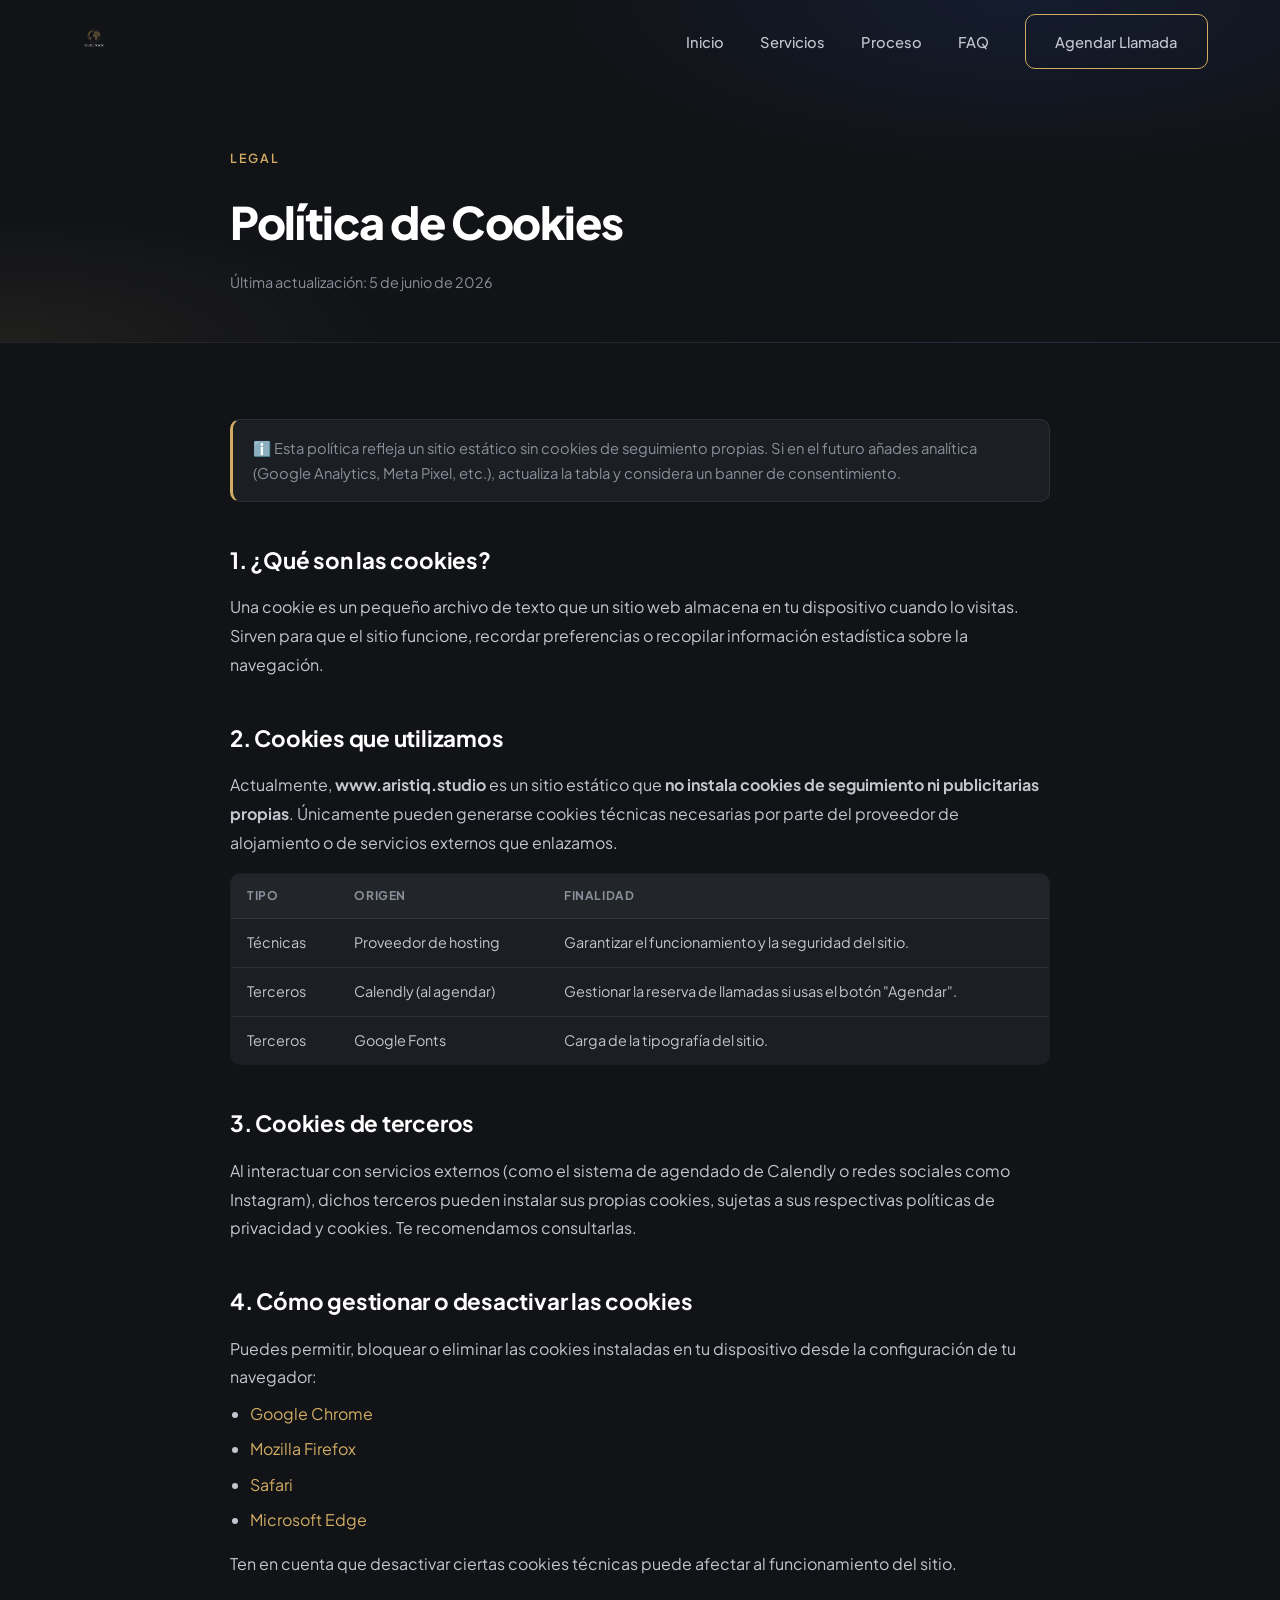
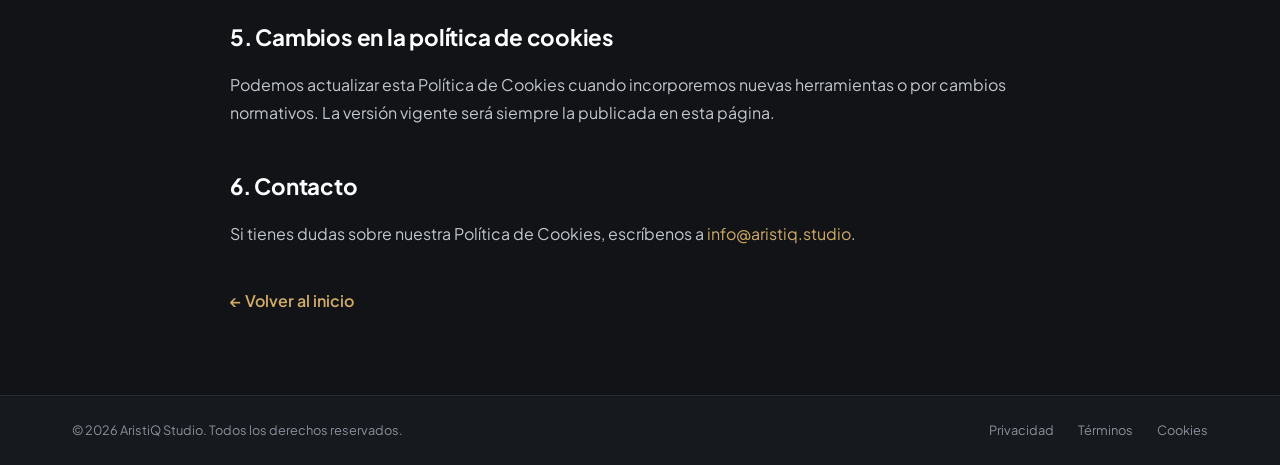
==== politica-cookies.html @ fbf53fc2 "Anadir paginas legales: privacidad, terminos y cookies (diseno premium)" ====
<!DOCTYPE html>
<html lang="es">
<head>
<meta charset="UTF-8">
<meta name="viewport" content="width=device-width, initial-scale=1.0">
<title>Política de Cookies | AristiQ Studio</title>
<meta name="description" content="Política de cookies de AristiQ Studio: qué cookies utilizamos y cómo gestionarlas.">
<meta name="robots" content="index, follow">
<link rel="canonical" href="https://www.aristiq.studio/politica-cookies.html">
<link rel="icon" type="image/png" href="assets/images/favicon.png">
<link rel="apple-touch-icon" href="assets/images/apple-touch-icon.png">
<link rel="preconnect" href="https://fonts.googleapis.com">
<link rel="preconnect" href="https://fonts.gstatic.com" crossorigin>
<link href="https://fonts.googleapis.com/css2?family=Plus+Jakarta+Sans:wght@300;400;500;600;700;800&display=swap" rel="stylesheet">
<link rel="stylesheet" href="css/styles.css?v=1">
<style>
.legal-hero{padding:9rem 2rem 3rem;border-bottom:1px solid var(--border-subtle);background:radial-gradient(60% 80% at 80% 0%,rgba(47,107,255,.10),transparent 60%),radial-gradient(50% 60% at 0% 100%,rgba(210,172,99,.08),transparent 60%)}
.legal-hero .wrap,.legal-body .wrap{max-width:820px;margin:0 auto}
.legal-hero h1{font-size:clamp(2rem,4vw,2.8rem);font-weight:800;letter-spacing:-.03em;margin-bottom:.75rem}
.legal-hero .updated{color:var(--text-muted);font-size:.9rem}
.legal-body{padding:3.5rem 2rem 5rem}
.legal-body h2{font-size:1.4rem;font-weight:700;margin:2.5rem 0 .9rem;letter-spacing:-.01em}
.legal-body h2:first-child{margin-top:0}
.legal-body p,.legal-body li{color:var(--text-secondary);line-height:1.8;font-size:1rem}
.legal-body ul{margin:.5rem 0 1rem 1.25rem;display:flex;flex-direction:column;gap:.4rem}
.legal-body a{color:var(--accent-gold);text-decoration:none}
.legal-body a:hover{text-decoration:underline}
.legal-note{background:var(--bg-card);border:1px solid var(--border-subtle);border-left:3px solid var(--accent-gold);border-radius:10px;padding:1rem 1.25rem;margin:1.25rem 0;font-size:.92rem;color:var(--text-muted)}
.placeholder{color:var(--accent-gold);font-weight:600}
.legal-back{display:inline-flex;align-items:center;gap:.5rem;margin-top:2.5rem;color:var(--text-primary);font-weight:600;text-decoration:none}
.legal-back:hover{color:var(--accent-gold)}
.cookie-table{width:100%;border-collapse:collapse;margin:1rem 0;background:var(--bg-card);border:1px solid var(--border-subtle);border-radius:10px;overflow:hidden}
.cookie-table th,.cookie-table td{text-align:left;padding:.75rem 1rem;font-size:.9rem;border-bottom:1px solid var(--border-subtle)}
.cookie-table th{background:rgba(255,255,255,.03);color:var(--text-muted);text-transform:uppercase;font-size:.75rem;letter-spacing:.05em}
.cookie-table tr:last-child td{border-bottom:none}
.cookie-table td{color:var(--text-secondary)}
</style>
</head>
<body>
<a href="#contenido" class="skip-link">Saltar al contenido</a>
<header>
  <nav class="nav scrolled" aria-label="Navegación principal">
    <div class="nav-container">
      <a href="index.html" class="logo" aria-label="AristiQ Studio — Inicio"><img src="assets/images/Transaprente L.blancas logo.png" alt="AristiQ Studio" class="logo-img" width="150" height="44"></a>
      <div class="nav-links" id="nav-links">
        <a href="index.html#inicio">Inicio</a>
        <a href="index.html#servicios">Servicios</a>
        <a href="index.html#proceso">Proceso</a>
        <a href="index.html#faq">FAQ</a>
        <a href="https://calendly.com/facualonzo347/30min" target="_blank" rel="noopener noreferrer" class="btn btn-outline">Agendar Llamada</a>
      </div>
      <button class="mobile-menu-btn" aria-label="Abrir menú" aria-expanded="false" aria-controls="nav-links"><span></span><span></span><span></span></button>
    </div>
  </nav>
</header>

<main id="contenido">
<section class="legal-hero">
  <div class="wrap">
    <span class="eyebrow">Legal</span>
    <h1>Política de Cookies</h1>
    <p class="updated">Última actualización: 5 de junio de 2026</p>
  </div>
</section>

<section class="legal-body">
  <div class="wrap">
    <div class="legal-note">ℹ️ Esta política refleja un sitio estático sin cookies de seguimiento propias. Si en el futuro añades analítica (Google Analytics, Meta Pixel, etc.), actualiza la tabla y considera un banner de consentimiento.</div>

    <h2>1. ¿Qué son las cookies?</h2>
    <p>Una cookie es un pequeño archivo de texto que un sitio web almacena en tu dispositivo cuando lo visitas. Sirven para que el sitio funcione, recordar preferencias o recopilar información estadística sobre la navegación.</p>

    <h2>2. Cookies que utilizamos</h2>
    <p>Actualmente, <strong>www.aristiq.studio</strong> es un sitio estático que <strong>no instala cookies de seguimiento ni publicitarias propias</strong>. Únicamente pueden generarse cookies técnicas necesarias por parte del proveedor de alojamiento o de servicios externos que enlazamos.</p>

    <table class="cookie-table">
      <thead>
        <tr><th>Tipo</th><th>Origen</th><th>Finalidad</th></tr>
      </thead>
      <tbody>
        <tr><td>Técnicas</td><td>Proveedor de hosting</td><td>Garantizar el funcionamiento y la seguridad del sitio.</td></tr>
        <tr><td>Terceros</td><td>Calendly (al agendar)</td><td>Gestionar la reserva de llamadas si usas el botón "Agendar".</td></tr>
        <tr><td>Terceros</td><td>Google Fonts</td><td>Carga de la tipografía del sitio.</td></tr>
      </tbody>
    </table>

    <h2>3. Cookies de terceros</h2>
    <p>Al interactuar con servicios externos (como el sistema de agendado de Calendly o redes sociales como Instagram), dichos terceros pueden instalar sus propias cookies, sujetas a sus respectivas políticas de privacidad y cookies. Te recomendamos consultarlas.</p>

    <h2>4. Cómo gestionar o desactivar las cookies</h2>
    <p>Puedes permitir, bloquear o eliminar las cookies instaladas en tu dispositivo desde la configuración de tu navegador:</p>
    <ul>
      <li><a href="https://support.google.com/chrome/answer/95647" target="_blank" rel="noopener noreferrer">Google Chrome</a></li>
      <li><a href="https://support.mozilla.org/es/kb/Borrar%20cookies" target="_blank" rel="noopener noreferrer">Mozilla Firefox</a></li>
      <li><a href="https://support.apple.com/es-es/guide/safari/sfri11471/mac" target="_blank" rel="noopener noreferrer">Safari</a></li>
      <li><a href="https://support.microsoft.com/es-es/microsoft-edge" target="_blank" rel="noopener noreferrer">Microsoft Edge</a></li>
    </ul>
    <p>Ten en cuenta que desactivar ciertas cookies técnicas puede afectar al funcionamiento del sitio.</p>

    <h2>5. Cambios en la política de cookies</h2>
    <p>Podemos actualizar esta Política de Cookies cuando incorporemos nuevas herramientas o por cambios normativos. La versión vigente será siempre la publicada en esta página.</p>

    <h2>6. Contacto</h2>
    <p>Si tienes dudas sobre nuestra Política de Cookies, escríbenos a <a href="mailto:info@aristiq.studio">info@aristiq.studio</a>.</p>

    <a href="index.html" class="legal-back">← Volver al inicio</a>
  </div>
</section>
</main>

<footer class="footer">
  <div class="footer-container">
    <div class="footer-bottom" style="border-top:none">
      <p class="footer-copyright">© 2026 AristiQ Studio. Todos los derechos reservados.</p>
      <div class="footer-legal">
        <a href="politica-privacidad.html">Privacidad</a>
        <a href="terminos.html">Términos</a>
        <a href="politica-cookies.html" class="active">Cookies</a>
      </div>
    </div>
  </div>
</footer>
<script src="js/main.js"></script>
</body>
</html>
---- css/styles.css ----
/* =============================================
   ARISTIQ STUDIO - Stylesheet (versión premium)
   ============================================= */

/* ----- Variables ----- */
:root {
    --bg-primary: #111317;
    --bg-secondary: #16191D;
    --bg-card: #1B1F24;
    --bg-elevated: #21262D;
    --accent-blue: #2F6BFF;
    --accent-blue-hover: #1F54E0;
    --accent-gold: #D2AC63;
    --accent-gold-soft: rgba(210, 172, 99, 0.12);
    --text-primary: #FFFFFF;
    --text-secondary: #C2C6CE;
    --text-muted: #8A909B;
    --border-subtle: rgba(255, 255, 255, 0.08);
    --border-hover: rgba(210, 172, 99, 0.35);
    --shadow-soft: 0 10px 40px rgba(0, 0, 0, 0.35);
    --shadow-strong: 0 24px 60px rgba(0, 0, 0, 0.45);
    --radius: 14px;
    --radius-lg: 22px;
    --maxw: 1200px;
    --ease: cubic-bezier(0.22, 1, 0.36, 1);
}

/* ----- Reset & Base ----- */
* { margin: 0; padding: 0; box-sizing: border-box; }

html { scroll-behavior: smooth; scroll-padding-top: 90px; }

body {
    font-family: 'Plus Jakarta Sans', -apple-system, BlinkMacSystemFont, 'Segoe UI', sans-serif;
    background-color: var(--bg-primary);
    color: var(--text-primary);
    line-height: 1.65;
    overflow-x: hidden;
    -webkit-font-smoothing: antialiased;
}

img { max-width: 100%; height: auto; }

::selection { background: var(--accent-gold); color: #111; }

a:focus-visible, button:focus-visible, input:focus-visible,
textarea:focus-visible, summary:focus-visible {
    outline: 2px solid var(--accent-gold);
    outline-offset: 3px;
    border-radius: 4px;
}

.skip-link {
    position: absolute;
    left: -999px;
    top: 0;
    background: var(--accent-gold);
    color: #111;
    padding: 0.75rem 1.25rem;
    border-radius: 0 0 8px 0;
    font-weight: 600;
    z-index: 2000;
}
.skip-link:focus { left: 0; }

.eyebrow {
    display: inline-block;
    font-size: 0.78rem;
    font-weight: 600;
    letter-spacing: 0.14em;
    text-transform: uppercase;
    color: var(--accent-gold);
    margin-bottom: 1rem;
}

/* =============================================
   NAVIGATION
   ============================================= */
.nav {
    position: fixed;
    top: 0; left: 0; right: 0;
    z-index: 1000;
    padding: 0.9rem 0;
    transition: background-color 0.3s var(--ease), backdrop-filter 0.3s var(--ease), box-shadow 0.3s var(--ease);
}
.nav.scrolled {
    background-color: rgba(17, 19, 23, 0.85);
    backdrop-filter: blur(14px);
    border-bottom: 1px solid var(--border-subtle);
    box-shadow: 0 4px 30px rgba(0,0,0,0.25);
}
.nav-container {
    max-width: var(--maxw);
    margin: 0 auto;
    padding: 0 2rem;
    display: flex;
    justify-content: space-between;
    align-items: center;
}
.logo { display: flex; align-items: center; text-decoration: none; }
.logo-img { height: 44px; width: auto; object-fit: contain; }

.nav-links { display: flex; align-items: center; gap: 2.25rem; }
.nav-links a {
    color: var(--text-secondary);
    text-decoration: none;
    font-size: 0.92rem;
    font-weight: 500;
    position: relative;
    transition: color 0.2s ease;
}
.nav-links a:not(.btn)::after {
    content: '';
    position: absolute;
    left: 0; bottom: -6px;
    width: 0; height: 2px;
    background: var(--accent-gold);
    transition: width 0.25s var(--ease);
}
.nav-links a:not(.btn):hover { color: var(--text-primary); }
.nav-links a:not(.btn):hover::after,
.nav-links a.active:not(.btn)::after { width: 100%; }
.nav-links a.active:not(.btn) { color: var(--accent-gold); }

/* ----- Mobile Menu Button ----- */
.mobile-menu-btn {
    display: none;
    background: none;
    border: none;
    cursor: pointer;
    padding: 0.5rem;
    z-index: 1100;
}
.mobile-menu-btn span {
    display: block;
    width: 26px; height: 2px;
    background-color: var(--text-primary);
    margin: 6px 0;
    border-radius: 2px;
    transition: transform 0.3s var(--ease), opacity 0.3s var(--ease);
}
.mobile-menu-btn.active span:nth-child(1) { transform: translateY(8px) rotate(45deg); }
.mobile-menu-btn.active span:nth-child(2) { opacity: 0; }
.mobile-menu-btn.active span:nth-child(3) { transform: translateY(-8px) rotate(-45deg); }

/* =============================================
   BUTTONS
   ============================================= */
.btn {
    display: inline-flex;
    align-items: center;
    justify-content: center;
    gap: 0.5rem;
    padding: 0.9rem 1.85rem;
    font-family: inherit;
    font-size: 0.92rem;
    font-weight: 600;
    text-decoration: none;
    border-radius: 10px;
    cursor: pointer;
    transition: transform 0.25s var(--ease), box-shadow 0.25s var(--ease), background-color 0.25s ease, color 0.25s ease;
    border: none;
    white-space: nowrap;
}
.btn svg { width: 16px; height: 16px; }
.btn-primary {
    background: linear-gradient(135deg, var(--accent-blue), #4D80FF);
    color: #fff;
    box-shadow: 0 6px 20px rgba(47, 107, 255, 0.25);
}
.btn-primary:hover { transform: translateY(-2px); box-shadow: 0 12px 30px rgba(47, 107, 255, 0.4); }
.btn-outline {
    background-color: transparent;
    color: var(--accent-gold);
    border: 1px solid var(--accent-gold);
}
.btn-outline:hover { background-color: var(--accent-gold); color: #111; transform: translateY(-2px); }
.btn-ghost { background-color: transparent; color: var(--text-primary); border: 1px solid var(--border-subtle); }
.btn-ghost:hover { color: var(--accent-gold); border-color: var(--border-hover); }
.btn-block { width: 100%; }

/* =============================================
   HERO
   ============================================= */
.hero {
    min-height: 100vh;
    display: flex;
    align-items: center;
    padding: 9rem 2rem 5rem;
    position: relative;
    overflow: hidden;
}
.hero-bg {
    position: absolute;
    inset: 0;
    background:
        radial-gradient(60% 80% at 80% 10%, rgba(47, 107, 255, 0.10) 0%, transparent 60%),
        radial-gradient(50% 60% at 10% 90%, rgba(210, 172, 99, 0.08) 0%, transparent 60%);
    pointer-events: none;
}
.hero-container {
    max-width: var(--maxw);
    margin: 0 auto;
    width: 100%;
    display: grid;
    grid-template-columns: 1.05fr 0.95fr;
    gap: 4rem;
    align-items: center;
    position: relative;
    z-index: 1;
}
.hero-content { animation: fadeInUp 0.8s var(--ease) both; }
.hero-badge {
    display: inline-flex;
    align-items: center;
    gap: 0.5rem;
    padding: 0.5rem 1rem;
    background-color: var(--accent-gold-soft);
    border: 1px solid rgba(210, 172, 99, 0.25);
    border-radius: 100px;
    font-size: 0.8rem;
    font-weight: 500;
    color: var(--accent-gold);
    margin-bottom: 1.5rem;
}
.hero-badge::before {
    content: '';
    width: 6px; height: 6px;
    background-color: var(--accent-gold);
    border-radius: 50%;
    animation: pulse 2s infinite;
}
.hero h1 {
    font-size: clamp(2.6rem, 5.2vw, 4rem);
    font-weight: 800;
    line-height: 1.08;
    letter-spacing: -0.03em;
    margin-bottom: 1.5rem;
}
.hero h1 span {
    background: linear-gradient(120deg, var(--accent-gold), #F0D9A8);
    -webkit-background-clip: text;
    background-clip: text;
    -webkit-text-fill-color: transparent;
}
.hero-description {
    font-size: 1.15rem;
    color: var(--text-secondary);
    max-width: 500px;
    margin-bottom: 2.25rem;
    line-height: 1.7;
}
.hero-buttons { display: flex; gap: 1rem; flex-wrap: wrap; }
.hero-trust {
    list-style: none;
    display: flex;
    flex-wrap: wrap;
    gap: 1.5rem;
    margin-top: 2.25rem;
    padding-top: 2rem;
    border-top: 1px solid var(--border-subtle);
}
.hero-trust li {
    display: inline-flex;
    align-items: center;
    gap: 0.5rem;
    font-size: 0.9rem;
    color: var(--text-secondary);
    font-weight: 500;
}
.hero-trust svg { width: 16px; height: 16px; color: var(--accent-gold); }

.hero-visual { position: relative; animation: fadeInUp 0.8s var(--ease) 0.2s backwards; }
.hero-image-wrapper {
    position: relative;
    border-radius: var(--radius-lg);
    overflow: hidden;
    box-shadow: var(--shadow-strong);
    border: 1px solid var(--border-subtle);
}
.hero-image { width: 100%; height: 480px; object-fit: cover; display: block; }
.hero-floating-card {
    position: absolute;
    bottom: -28px; right: -24px;
    background-color: var(--bg-card);
    border: 1px solid var(--border-subtle);
    border-radius: var(--radius);
    padding: 1.25rem 1.5rem;
    box-shadow: var(--shadow-soft);
}
.hero-floating-card p { font-size: 0.8rem; color: var(--text-muted); }
.hero-floating-card strong { font-size: 1.6rem; font-weight: 800; color: var(--accent-gold); display: block; }
.hero-floating-sub { margin-top: 0.15rem; }

/* =============================================
   STATS
   ============================================= */
.stats { padding: 6.5rem 2rem; background-color: var(--bg-secondary); }
.stats-container {
    max-width: var(--maxw);
    margin: 0 auto;
    display: grid;
    grid-template-columns: 1fr 1fr;
    gap: 4rem;
    align-items: center;
}
.stats-image {
    border-radius: var(--radius-lg);
    overflow: hidden;
    box-shadow: var(--shadow-soft);
    border: 1px solid var(--border-subtle);
}
.stats-image img { width: 100%; height: 420px; object-fit: cover; display: block; }
.stats-content h2 {
    font-size: clamp(1.9rem, 3vw, 2.4rem);
    font-weight: 700;
    margin-bottom: 1.5rem;
    letter-spacing: -0.02em;
    line-height: 1.2;
}
.stats-content p { color: var(--text-secondary); margin-bottom: 1.5rem; line-height: 1.75; }
.stats-grid {
    display: grid;
    grid-template-columns: repeat(3, 1fr);
    gap: 1.5rem;
    margin: 2rem 0;
    padding-top: 2rem;
    border-top: 1px solid var(--border-subtle);
}
.stat-item { text-align: center; }
.stat-number { font-size: 2.6rem; font-weight: 800; color: var(--accent-gold); letter-spacing: -0.02em; line-height: 1; }
.stat-label { font-size: 0.85rem; color: var(--text-muted); margin-top: 0.5rem; }

/* =============================================
   SECTION HEADER
   ============================================= */
.section-header { text-align: center; max-width: 680px; margin: 0 auto 3.5rem; }
.section-header h2 {
    font-size: clamp(2rem, 3.5vw, 2.6rem);
    font-weight: 700;
    margin-bottom: 1rem;
    letter-spacing: -0.02em;
    line-height: 1.15;
}
.section-header p { color: var(--text-secondary); font-size: 1.08rem; }

/* =============================================
   SERVICES
   ============================================= */
.services { padding: 6.5rem 2rem; }
.services-container { max-width: var(--maxw); margin: 0 auto; }
.services-grid { display: grid; grid-template-columns: repeat(3, 1fr); gap: 1.5rem; }
.service-card {
    background: linear-gradient(180deg, var(--bg-card), rgba(27, 31, 36, 0.6));
    border: 1px solid var(--border-subtle);
    border-radius: var(--radius);
    padding: 2.25rem 2rem;
    transition: transform 0.35s var(--ease), border-color 0.35s var(--ease), box-shadow 0.35s var(--ease);
    position: relative;
    overflow: hidden;
}
.service-card::before {
    content: '';
    position: absolute;
    inset: 0 0 auto 0;
    height: 2px;
    background: linear-gradient(90deg, transparent, var(--accent-gold), transparent);
    opacity: 0;
    transition: opacity 0.35s ease;
}
.service-card:hover { border-color: var(--border-hover); transform: translateY(-6px); box-shadow: var(--shadow-soft); }
.service-card:hover::before { opacity: 1; }
.service-icon {
    width: 56px; height: 56px;
    background-color: rgba(47, 107, 255, 0.12);
    border-radius: 12px;
    display: flex; align-items: center; justify-content: center;
    margin-bottom: 1.5rem;
}
.service-icon svg { width: 28px; height: 28px; stroke: #6E9BFF; }
.service-card h3 { font-size: 1.2rem; font-weight: 600; margin-bottom: 0.75rem; color: var(--accent-gold); }
.service-card p { color: var(--text-secondary); font-size: 0.97rem; line-height: 1.65; margin-bottom: 1.5rem; }
.service-link {
    display: inline-flex; align-items: center; gap: 0.5rem;
    color: var(--text-primary); text-decoration: none;
    font-size: 0.9rem; font-weight: 600;
    transition: color 0.2s ease;
}
.service-link:hover { color: var(--accent-gold); }
.service-link svg { width: 16px; height: 16px; transition: transform 0.2s ease; }
.service-link:hover svg { transform: translateX(4px); }

/* =============================================
   PROCESS
   ============================================= */
.process { padding: 6.5rem 2rem; background-color: var(--bg-secondary); }
.process-container {
    max-width: var(--maxw);
    margin: 0 auto;
    display: grid;
    grid-template-columns: 1fr 1fr;
    gap: 5rem;
    align-items: center;
}
.process-image { position: relative; }
.process-image img {
    width: 100%; height: 500px; object-fit: cover; display: block;
    border-radius: var(--radius-lg);
    box-shadow: var(--shadow-soft);
    border: 1px solid var(--border-subtle);
}
.process-card {
    position: absolute;
    top: 50%; right: -40px;
    transform: translateY(-50%);
    background-color: var(--bg-elevated);
    border: 1px solid var(--border-subtle);
    border-radius: var(--radius);
    padding: 2rem;
    max-width: 320px;
    box-shadow: var(--shadow-strong);
    z-index: 10;
}
.process-card h3 { font-size: 1.25rem; font-weight: 600; margin-bottom: 1rem; color: var(--accent-gold); }
.process-card p { color: var(--text-secondary); font-size: 0.95rem; line-height: 1.6; margin-bottom: 1.5rem; }
.process-content h2 {
    font-size: clamp(1.9rem, 3vw, 2.4rem);
    font-weight: 700; margin-bottom: 1.5rem; letter-spacing: -0.02em; line-height: 1.2;
}
.process-content > p { color: var(--text-secondary); margin-bottom: 2rem; line-height: 1.75; }
.process-list { list-style: none; display: flex; flex-direction: column; gap: 1.1rem; }
.process-item { display: flex; align-items: center; gap: 1rem; }
.process-check {
    width: 32px; height: 32px;
    background: linear-gradient(135deg, rgba(47,107,255,0.2), rgba(210,172,99,0.15));
    border: 1px solid var(--border-hover);
    border-radius: 50%;
    display: flex; align-items: center; justify-content: center;
    flex-shrink: 0;
}
.process-num { font-size: 0.85rem; font-weight: 700; color: var(--accent-gold); }
.process-item span { color: var(--text-secondary); font-size: 0.98rem; }

/* =============================================
   WHY
   ============================================= */
.why { padding: 6.5rem 2rem; }
.why-container {
    max-width: var(--maxw);
    margin: 0 auto;
    display: grid;
    grid-template-columns: 1fr 1fr;
    gap: 4rem;
    align-items: center;
}
.why-content h2 { font-size: clamp(1.9rem, 3vw, 2.4rem); font-weight: 700; margin-bottom: 1.5rem; letter-spacing: -0.02em; line-height: 1.2; }
.why-content > p { color: var(--text-secondary); margin-bottom: 2rem; line-height: 1.75; }
.why-features { display: grid; grid-template-columns: 1fr 1fr; gap: 1.5rem 2rem; }
.why-feature { display: flex; gap: 1rem; }
.why-feature-icon {
    width: 48px; height: 48px;
    background-color: var(--accent-gold-soft);
    border-radius: 10px;
    display: flex; align-items: center; justify-content: center;
    flex-shrink: 0;
}
.why-feature-icon svg { width: 24px; height: 24px; stroke: var(--accent-gold); }
.why-feature-text h3 { font-size: 1.02rem; font-weight: 600; margin-bottom: 0.35rem; }
.why-feature-text p { font-size: 0.9rem; color: var(--text-muted); line-height: 1.55; }
.why-cta { margin-top: 2.25rem; }
.why-image { position: relative; }
.why-image img {
    width: 100%; height: 460px; object-fit: cover;
    border-radius: var(--radius-lg);
    box-shadow: var(--shadow-soft);
    border: 1px solid var(--border-subtle);
}

/* =============================================
   PARTNERS
   ============================================= */
.partners { padding: 5rem 2rem; background-color: var(--bg-secondary); }
.partners-container { max-width: var(--maxw); margin: 0 auto; text-align: center; }
.partners-container h2 { font-size: 1.5rem; font-weight: 600; margin-bottom: 0.75rem; }
.partners-container p { color: var(--text-muted); font-size: 0.95rem; margin-bottom: 2.5rem; }
.partners-logos { display: flex; justify-content: center; align-items: center; gap: 3.5rem; flex-wrap: wrap; }
.partner-logo {
    font-size: 1.5rem; font-weight: 700;
    color: var(--text-muted);
    letter-spacing: -0.02em;
    opacity: 0.7;
    transition: color 0.25s ease, opacity 0.25s ease, transform 0.25s ease;
    cursor: default;
}
.partner-logo:hover { color: var(--text-primary); opacity: 1; transform: translateY(-2px); }

/* =============================================
   FAQ
   ============================================= */
.faq { padding: 6.5rem 2rem; }
.faq-container { max-width: 820px; margin: 0 auto; }
.faq-list { display: flex; flex-direction: column; gap: 1rem; }
.faq-item {
    background-color: var(--bg-card);
    border: 1px solid var(--border-subtle);
    border-radius: var(--radius);
    padding: 0 1.5rem;
    transition: border-color 0.25s ease;
}
.faq-item[open] { border-color: var(--border-hover); }
.faq-item summary {
    list-style: none;
    cursor: pointer;
    padding: 1.35rem 0;
    font-weight: 600;
    font-size: 1.05rem;
    display: flex;
    justify-content: space-between;
    align-items: center;
    gap: 1rem;
}
.faq-item summary::-webkit-details-marker { display: none; }
.faq-item summary::after {
    content: '+';
    font-size: 1.6rem;
    font-weight: 300;
    color: var(--accent-gold);
    transition: transform 0.3s var(--ease);
    line-height: 1;
}
.faq-item[open] summary::after { transform: rotate(45deg); }
.faq-answer { padding: 0 0 1.35rem; }
.faq-answer p { color: var(--text-secondary); line-height: 1.7; font-size: 0.97rem; }

/* =============================================
   CTA + CONTACT FORM
   ============================================= */
.cta { padding: 6.5rem 2rem; }
.cta-container {
    max-width: var(--maxw);
    margin: 0 auto;
    background: linear-gradient(135deg, var(--bg-card), var(--bg-elevated));
    border: 1px solid var(--border-subtle);
    border-radius: var(--radius-lg);
    padding: 3.5rem;
    position: relative;
    overflow: hidden;
    display: grid;
    grid-template-columns: 1fr 1fr;
    gap: 3.5rem;
    align-items: center;
}
.cta-container::before {
    content: '';
    position: absolute;
    top: 0; left: 0; right: 0;
    height: 2px;
    background: linear-gradient(90deg, transparent, var(--accent-gold), transparent);
}
.cta h2 { font-size: clamp(1.9rem, 3vw, 2.4rem); font-weight: 700; margin-bottom: 1rem; letter-spacing: -0.02em; line-height: 1.2; }
.cta-intro p { color: var(--text-secondary); font-size: 1.05rem; margin-bottom: 1.75rem; }
.cta-buttons { display: flex; gap: 1rem; flex-wrap: wrap; }

.contact-form { display: flex; flex-direction: column; gap: 1rem; }
.form-row { display: grid; grid-template-columns: 1fr 1fr; gap: 1rem; }
.form-field { display: flex; flex-direction: column; gap: 0.4rem; }
.form-field label { font-size: 0.85rem; font-weight: 600; color: var(--text-secondary); }
.form-field input, .form-field textarea {
    background-color: rgba(0,0,0,0.25);
    border: 1px solid var(--border-subtle);
    border-radius: 10px;
    padding: 0.8rem 1rem;
    color: var(--text-primary);
    font-family: inherit;
    font-size: 0.95rem;
    transition: border-color 0.2s ease, background-color 0.2s ease;
    resize: vertical;
}
.form-field input::placeholder, .form-field textarea::placeholder { color: var(--text-muted); }
.form-field input:focus, .form-field textarea:focus {
    outline: none;
    border-color: var(--accent-gold);
    background-color: rgba(0,0,0,0.35);
}
.form-note { font-size: 0.9rem; min-height: 1.2em; }
.form-note.ok { color: #4ADE80; }
.form-note.err { color: #F87171; }

/* =============================================
   FOOTER
   ============================================= */
.footer { background-color: var(--bg-secondary); border-top: 1px solid var(--border-subtle); }
.footer-container { max-width: var(--maxw); margin: 0 auto; }
.footer-top {
    display: grid;
    grid-template-columns: 1fr auto;
    gap: 3rem;
    align-items: center;
    padding: 3.5rem 2rem;
    border-bottom: 1px solid var(--border-subtle);
}
.footer-banner { display: block; }
.footer-banner-img { height: 80px; width: auto; object-fit: contain; }
.footer-tagline {
    color: var(--text-secondary);
    font-size: 1.05rem;
    line-height: 1.7;
    max-width: 340px;
    text-align: right;
    padding: 1.25rem 1.5rem;
    border-left: 2px solid var(--accent-gold);
    background: linear-gradient(90deg, var(--accent-gold-soft), transparent);
}
.footer-tagline strong { color: var(--text-primary); font-weight: 600; display: block; margin-bottom: 0.25rem; }
.footer-main { display: grid; grid-template-columns: repeat(4, 1fr); gap: 3rem; padding: 3rem 2rem; }
.footer-heading {
    font-size: 0.85rem; font-weight: 600; margin-bottom: 1.25rem;
    color: var(--text-primary); text-transform: uppercase; letter-spacing: 0.05em;
}
.footer-column ul { list-style: none; display: flex; flex-direction: column; gap: 0.75rem; }
.footer-column a { color: var(--text-muted); text-decoration: none; font-size: 0.9rem; transition: color 0.2s ease; }
.footer-column a:hover { color: var(--accent-gold); }
.footer-column p { color: var(--text-muted); font-size: 0.9rem; line-height: 1.6; margin-bottom: 1rem; }
.footer-cta-btn { width: 100%; margin-top: 0.5rem; }
.footer-social { display: flex; gap: 0.75rem; margin-top: 1.25rem; }
.footer-social a {
    width: 40px; height: 40px;
    background-color: var(--bg-card);
    border: 1px solid var(--border-subtle);
    border-radius: 8px;
    display: flex; align-items: center; justify-content: center;
    transition: border-color 0.2s ease, background-color 0.2s ease, transform 0.2s ease;
}
.footer-social a:hover { border-color: var(--accent-gold); background-color: var(--accent-gold-soft); transform: translateY(-2px); }
.footer-social svg { width: 18px; height: 18px; stroke: var(--text-muted); transition: stroke 0.2s ease; }
.footer-social a:hover svg { stroke: var(--accent-gold); }
.footer-bottom {
    padding: 1.5rem 2rem;
    border-top: 1px solid var(--border-subtle);
    display: flex; justify-content: space-between; align-items: center;
    flex-wrap: wrap; gap: 1rem;
}
.footer-copyright { color: var(--text-muted); font-size: 0.8rem; }
.footer-legal { display: flex; gap: 1.5rem; }
.footer-legal a { color: var(--text-muted); text-decoration: none; font-size: 0.8rem; transition: color 0.2s ease; }
.footer-legal a:hover { color: var(--accent-gold); }

/* =============================================
   SCROLL TO TOP
   ============================================= */
.scroll-top {
    position: fixed;
    bottom: 1.75rem; right: 1.75rem;
    width: 48px; height: 48px;
    border-radius: 50%;
    background-color: var(--accent-blue);
    border: none;
    color: #fff;
    cursor: pointer;
    display: flex; align-items: center; justify-content: center;
    box-shadow: 0 8px 24px rgba(47,107,255,0.35);
    opacity: 0;
    visibility: hidden;
    transform: translateY(12px);
    transition: opacity 0.3s ease, transform 0.3s ease, visibility 0.3s ease;
    z-index: 900;
}
.scroll-top svg { width: 22px; height: 22px; }
.scroll-top.visible { opacity: 1; visibility: visible; transform: translateY(0); }
.scroll-top:hover { background-color: var(--accent-blue-hover); transform: translateY(-2px); }

/* =============================================
   ANIMATIONS / REVEAL
   ============================================= */
@keyframes fadeInUp { from { opacity: 0; transform: translateY(30px); } to { opacity: 1; transform: translateY(0); } }
@keyframes pulse { 0%, 100% { opacity: 1; } 50% { opacity: 0.35; } }

.reveal { opacity: 0; transform: translateY(24px); transition: opacity 0.7s var(--ease), transform 0.7s var(--ease); }
.reveal.visible { opacity: 1; transform: translateY(0); }

/* =============================================
   RESPONSIVE - TABLET
   ============================================= */
@media (max-width: 1024px) {
    .hero-container,
    .stats-container,
    .process-container,
    .why-container,
    .cta-container { grid-template-columns: 1fr; gap: 3rem; }
    .services-grid { grid-template-columns: repeat(2, 1fr); }
    .footer-main { grid-template-columns: repeat(2, 1fr); }
    .footer-top { grid-template-columns: 1fr; gap: 1.5rem; text-align: center; }
    .footer-banner { display: flex; justify-content: center; }
    .footer-tagline {
        text-align: center; max-width: 100%;
        border-left: none; border-top: 2px solid var(--accent-gold);
        background: linear-gradient(180deg, var(--accent-gold-soft), transparent);
    }
    .process-card { position: relative; right: 0; top: auto; transform: none; margin: -60px 2rem 0; max-width: none; }
    .hero-floating-card { bottom: -20px; right: 16px; }
    .hero-image { height: 420px; }
}

/* =============================================
   RESPONSIVE - MOBILE
   ============================================= */
@media (max-width: 768px) {
    .nav { padding: 0.7rem 0; }
    .nav-container { padding: 0 1.25rem; }

    /* Mobile menu panel (FUNCIONAL) */
    .mobile-menu-btn { display: block; }
    .nav-links {
        position: fixed;
        top: 0; right: 0;
        height: 100vh;
        width: min(78vw, 320px);
        flex-direction: column;
        align-items: flex-start;
        justify-content: center;
        gap: 1.75rem;
        padding: 2rem 2.25rem;
        background-color: rgba(17, 19, 23, 0.98);
        backdrop-filter: blur(16px);
        border-left: 1px solid var(--border-subtle);
        transform: translateX(100%);
        transition: transform 0.4s var(--ease);
        z-index: 1050;
    }
    .nav-links.mobile-open { transform: translateX(0); }
    .nav-links a { font-size: 1.15rem; }
    .nav-links .btn { width: 100%; }
    body.menu-open { overflow: hidden; }

    .hero { padding: 7rem 1.5rem 3.5rem; min-height: auto; }
    .hero h1 { font-size: 2.3rem; }
    .hero-description { font-size: 1.02rem; }
    .hero-buttons { width: 100%; }
    .hero-buttons .btn { width: 100%; }
    .hero-image { height: 320px; }
    .hero-visual { display: flex; flex-direction: column; gap: 1rem; }
    .hero-floating-card { position: static; width: 100%; text-align: center; }

    .stats { padding: 4.5rem 1.5rem; }
    .stats-image img { height: 300px; }
    .stats-grid { gap: 1rem; }
    .stat-number { font-size: 1.9rem; }

    .services, .process, .why, .faq, .cta { padding: 4.5rem 1.5rem; }
    .services-grid { grid-template-columns: 1fr; }
    .why-features { grid-template-columns: 1fr; }

    .process-container { gap: 2rem; }
    .process-card { position: static; transform: none; max-width: 100%; margin: 1rem 0 0; }
    .process-image img { height: 320px; }

    .cta-container { padding: 2.5rem 1.5rem; }
    .form-row { grid-template-columns: 1fr; }

    .footer-main { grid-template-columns: 1fr; gap: 2rem; }
    .footer-bottom { flex-direction: column; text-align: center; }
    .footer-legal { justify-content: center; }
    .footer-banner-img { height: 60px; }

    .scroll-top { bottom: 1.25rem; right: 1.25rem; }
}

/* =============================================
   REDUCED MOTION
   ============================================= */
@media (prefers-reduced-motion: reduce) {
    *, *::before, *::after {
        animation-duration: 0.001ms !important;
        animation-iteration-count: 1 !important;
        transition-duration: 0.001ms !important;
        scroll-behavior: auto !important;
    }
    .reveal { opacity: 1; transform: none; }
}
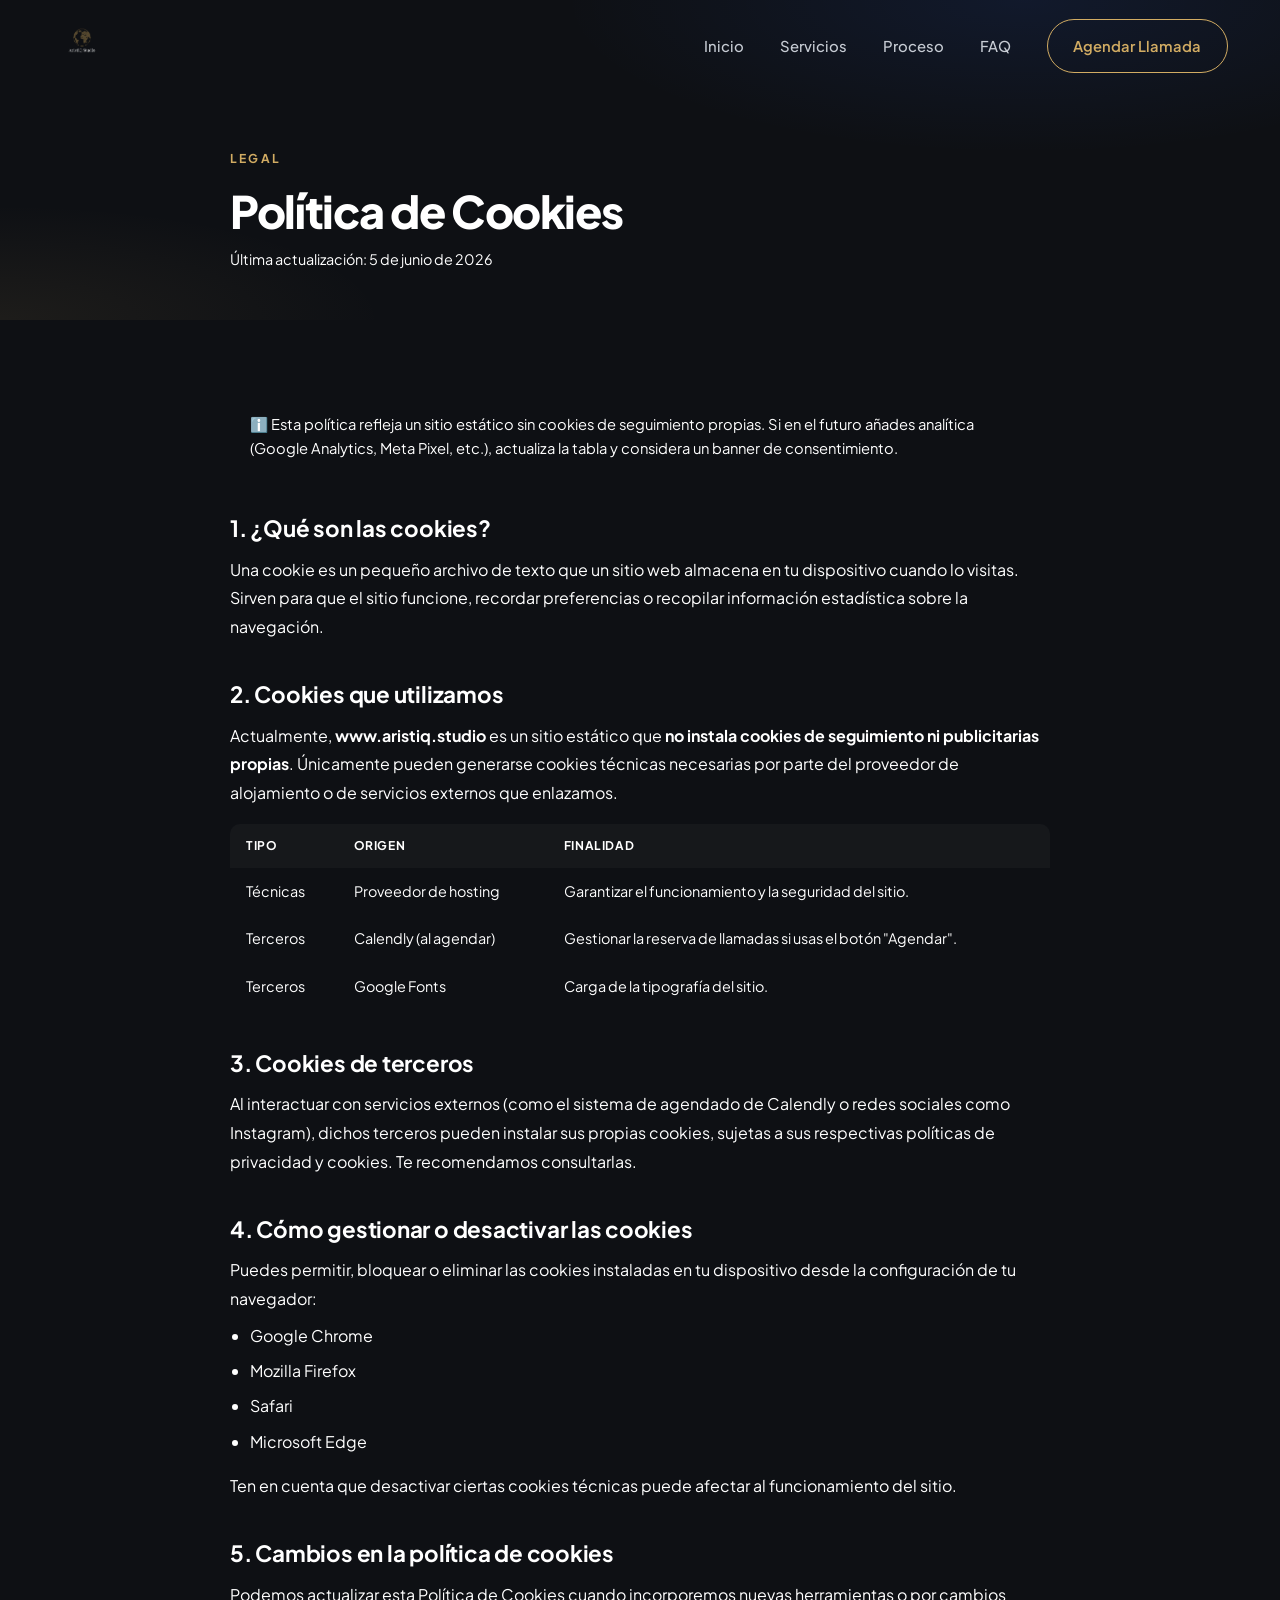
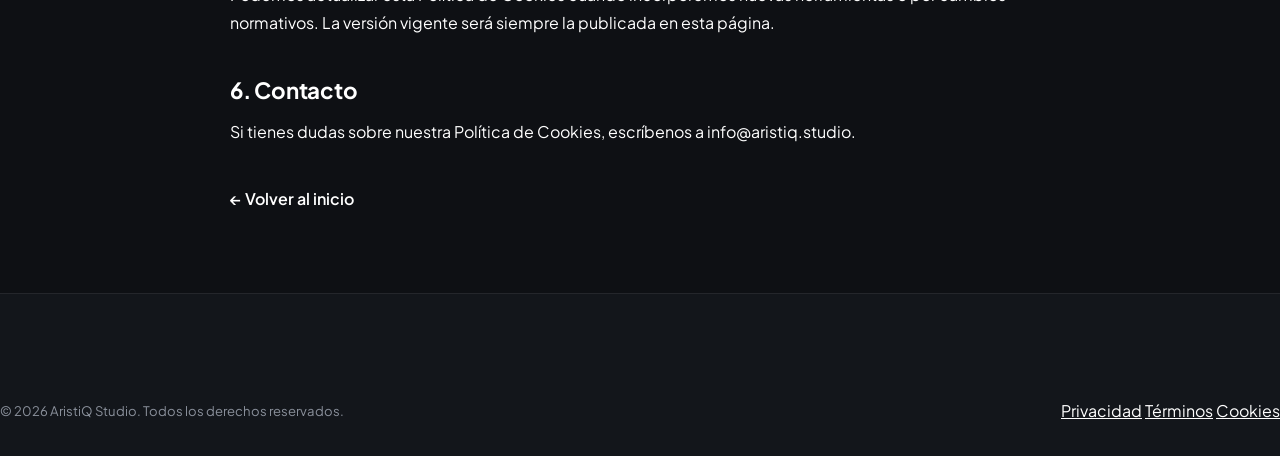
==== commit a70ae2ec: "Rediseno premium v3: direccion editorial, visuales propios en CSS, backend PHP, logo mas visible" ====
--- a/politica-cookies.html
+++ b/politica-cookies.html
@@ -12,7 +12,7 @@
 <link rel="preconnect" href="https://fonts.googleapis.com">
 <link rel="preconnect" href="https://fonts.gstatic.com" crossorigin>
 <link href="https://fonts.googleapis.com/css2?family=Plus+Jakarta+Sans:wght@300;400;500;600;700;800&display=swap" rel="stylesheet">
-<link rel="stylesheet" href="css/styles.css?v=1">
+<link rel="stylesheet" href="css/styles.css?v=3">
 <style>
 .legal-hero{padding:9rem 2rem 3rem;border-bottom:1px solid var(--border-subtle);background:radial-gradient(60% 80% at 80% 0%,rgba(47,107,255,.10),transparent 60%),radial-gradient(50% 60% at 0% 100%,rgba(210,172,99,.08),transparent 60%)}
 .legal-hero .wrap,.legal-body .wrap{max-width:820px;margin:0 auto}
@@ -120,6 +120,6 @@
     </div>
   </div>
 </footer>
-<script src="js/main.js"></script>
+<script src="js/main.js?v=3"></script>
 </body>
 </html>
--- a/css/styles.css
+++ b/css/styles.css
@@ -1,779 +1,365 @@
 /* =============================================
-   ARISTIQ STUDIO - Stylesheet (versión premium)
-   ============================================= */
-
-/* ----- Variables ----- */
-:root {
-    --bg-primary: #111317;
-    --bg-secondary: #16191D;
-    --bg-card: #1B1F24;
-    --bg-elevated: #21262D;
-    --accent-blue: #2F6BFF;
-    --accent-blue-hover: #1F54E0;
-    --accent-gold: #D2AC63;
-    --accent-gold-soft: rgba(210, 172, 99, 0.12);
-    --text-primary: #FFFFFF;
-    --text-secondary: #C2C6CE;
-    --text-muted: #8A909B;
-    --border-subtle: rgba(255, 255, 255, 0.08);
-    --border-hover: rgba(210, 172, 99, 0.35);
-    --shadow-soft: 0 10px 40px rgba(0, 0, 0, 0.35);
-    --shadow-strong: 0 24px 60px rgba(0, 0, 0, 0.45);
-    --radius: 14px;
-    --radius-lg: 22px;
-    --maxw: 1200px;
-    --ease: cubic-bezier(0.22, 1, 0.36, 1);
-}
-
-/* ----- Reset & Base ----- */
-* { margin: 0; padding: 0; box-sizing: border-box; }
-
-html { scroll-behavior: smooth; scroll-padding-top: 90px; }
-
-body {
-    font-family: 'Plus Jakarta Sans', -apple-system, BlinkMacSystemFont, 'Segoe UI', sans-serif;
-    background-color: var(--bg-primary);
-    color: var(--text-primary);
-    line-height: 1.65;
-    overflow-x: hidden;
-    -webkit-font-smoothing: antialiased;
-}
-
-img { max-width: 100%; height: auto; }
-
-::selection { background: var(--accent-gold); color: #111; }
-
-a:focus-visible, button:focus-visible, input:focus-visible,
-textarea:focus-visible, summary:focus-visible {
-    outline: 2px solid var(--accent-gold);
-    outline-offset: 3px;
-    border-radius: 4px;
-}
-
-.skip-link {
-    position: absolute;
-    left: -999px;
-    top: 0;
-    background: var(--accent-gold);
-    color: #111;
-    padding: 0.75rem 1.25rem;
-    border-radius: 0 0 8px 0;
-    font-weight: 600;
-    z-index: 2000;
-}
-.skip-link:focus { left: 0; }
-
-.eyebrow {
-    display: inline-block;
-    font-size: 0.78rem;
-    font-weight: 600;
-    letter-spacing: 0.14em;
-    text-transform: uppercase;
-    color: var(--accent-gold);
-    margin-bottom: 1rem;
-}
-
-/* =============================================
-   NAVIGATION
-   ============================================= */
-.nav {
-    position: fixed;
-    top: 0; left: 0; right: 0;
-    z-index: 1000;
-    padding: 0.9rem 0;
-    transition: background-color 0.3s var(--ease), backdrop-filter 0.3s var(--ease), box-shadow 0.3s var(--ease);
-}
-.nav.scrolled {
-    background-color: rgba(17, 19, 23, 0.85);
-    backdrop-filter: blur(14px);
-    border-bottom: 1px solid var(--border-subtle);
-    box-shadow: 0 4px 30px rgba(0,0,0,0.25);
-}
-.nav-container {
-    max-width: var(--maxw);
-    margin: 0 auto;
-    padding: 0 2rem;
-    display: flex;
-    justify-content: space-between;
-    align-items: center;
-}
-.logo { display: flex; align-items: center; text-decoration: none; }
-.logo-img { height: 44px; width: auto; object-fit: contain; }
-
-.nav-links { display: flex; align-items: center; gap: 2.25rem; }
-.nav-links a {
-    color: var(--text-secondary);
-    text-decoration: none;
-    font-size: 0.92rem;
-    font-weight: 500;
-    position: relative;
-    transition: color 0.2s ease;
-}
-.nav-links a:not(.btn)::after {
-    content: '';
-    position: absolute;
-    left: 0; bottom: -6px;
-    width: 0; height: 2px;
-    background: var(--accent-gold);
-    transition: width 0.25s var(--ease);
-}
-.nav-links a:not(.btn):hover { color: var(--text-primary); }
-.nav-links a:not(.btn):hover::after,
-.nav-links a.active:not(.btn)::after { width: 100%; }
-.nav-links a.active:not(.btn) { color: var(--accent-gold); }
-
-/* ----- Mobile Menu Button ----- */
-.mobile-menu-btn {
-    display: none;
-    background: none;
-    border: none;
-    cursor: pointer;
-    padding: 0.5rem;
-    z-index: 1100;
-}
-.mobile-menu-btn span {
-    display: block;
-    width: 26px; height: 2px;
-    background-color: var(--text-primary);
-    margin: 6px 0;
-    border-radius: 2px;
-    transition: transform 0.3s var(--ease), opacity 0.3s var(--ease);
-}
-.mobile-menu-btn.active span:nth-child(1) { transform: translateY(8px) rotate(45deg); }
-.mobile-menu-btn.active span:nth-child(2) { opacity: 0; }
-.mobile-menu-btn.active span:nth-child(3) { transform: translateY(-8px) rotate(-45deg); }
+   ARISTIQ STUDIO — Design System (v3)
+   Editorial · premium · hecho a mano
+   ============================================= */
+
+:root{
+  --bg:#0E1014;
+  --bg-2:#13161B;
+  --bg-3:#181C22;
+  --card:#161A20;
+  --card-2:#1C2128;
+  --line:rgba(255,255,255,.07);
+  --line-2:rgba(255,255,255,.12);
+  --gold:#D2AC63;
+  --gold-2:#E7C883;
+  --gold-soft:rgba(210,172,99,.10);
+  --blue:#3B74FF;
+  --blue-2:#6E9BFF;
+  --ink:#FFFFFF;
+  --ink-2:#C7CCD4;
+  --ink-3:#8A909B;
+  --shadow:0 18px 50px rgba(0,0,0,.40);
+  --shadow-lg:0 40px 90px rgba(0,0,0,.55);
+  --r:16px;
+  --r-lg:26px;
+  --maxw:1240px;
+  --ease:cubic-bezier(.22,1,.36,1);
+  --serif:'Fraunces',Georgia,'Times New Roman',serif;
+  --sans:'Plus Jakarta Sans',-apple-system,BlinkMacSystemFont,'Segoe UI',sans-serif;
+}
+
+*{margin:0;padding:0;box-sizing:border-box}
+html{scroll-behavior:smooth;scroll-padding-top:90px}
+body{font-family:var(--sans);background:var(--bg);color:var(--ink);line-height:1.65;-webkit-font-smoothing:antialiased;overflow-x:hidden}
+img{max-width:100%;height:auto;display:block}
+::selection{background:var(--gold);color:#111}
+a{color:inherit}
+
+a:focus-visible,button:focus-visible,input:focus-visible,textarea:focus-visible,summary:focus-visible{
+  outline:2px solid var(--gold);outline-offset:3px;border-radius:6px}
+
+.skip-link{position:absolute;left:-999px;top:0;background:var(--gold);color:#111;padding:.7rem 1.2rem;border-radius:0 0 8px 0;font-weight:700;z-index:2000}
+.skip-link:focus{left:0}
+
+.container{max-width:var(--maxw);margin:0 auto;padding:0 2rem}
+
+/* ---- Tipografía editorial ---- */
+h1,h2,h3{letter-spacing:-.02em;line-height:1.12}
+.eyebrow{display:inline-block;font-size:.76rem;font-weight:700;letter-spacing:.18em;text-transform:uppercase;color:var(--gold);margin-bottom:1.1rem}
+.eyebrow.center{display:block;text-align:center}
+.section-head{max-width:680px;margin:0 auto 3.5rem;text-align:center}
+.section-head h2,.statement .eyebrow{}
+h2{font-size:clamp(2rem,4vw,3.1rem);font-weight:700}
+h2 em,h1 em,.statement-text em{font-family:var(--serif);font-style:italic;font-weight:500;color:var(--gold);letter-spacing:-.01em}
+.section-head p{color:var(--ink-2);font-size:1.08rem;margin-top:1rem}
 
 /* =============================================
    BUTTONS
    ============================================= */
-.btn {
-    display: inline-flex;
-    align-items: center;
-    justify-content: center;
-    gap: 0.5rem;
-    padding: 0.9rem 1.85rem;
-    font-family: inherit;
-    font-size: 0.92rem;
-    font-weight: 600;
-    text-decoration: none;
-    border-radius: 10px;
-    cursor: pointer;
-    transition: transform 0.25s var(--ease), box-shadow 0.25s var(--ease), background-color 0.25s ease, color 0.25s ease;
-    border: none;
-    white-space: nowrap;
-}
-.btn svg { width: 16px; height: 16px; }
-.btn-primary {
-    background: linear-gradient(135deg, var(--accent-blue), #4D80FF);
-    color: #fff;
-    box-shadow: 0 6px 20px rgba(47, 107, 255, 0.25);
-}
-.btn-primary:hover { transform: translateY(-2px); box-shadow: 0 12px 30px rgba(47, 107, 255, 0.4); }
-.btn-outline {
-    background-color: transparent;
-    color: var(--accent-gold);
-    border: 1px solid var(--accent-gold);
-}
-.btn-outline:hover { background-color: var(--accent-gold); color: #111; transform: translateY(-2px); }
-.btn-ghost { background-color: transparent; color: var(--text-primary); border: 1px solid var(--border-subtle); }
-.btn-ghost:hover { color: var(--accent-gold); border-color: var(--border-hover); }
-.btn-block { width: 100%; }
+.btn{display:inline-flex;align-items:center;justify-content:center;gap:.55rem;padding:.85rem 1.6rem;font-family:inherit;font-size:.92rem;font-weight:600;text-decoration:none;border-radius:100px;cursor:pointer;border:1px solid transparent;transition:transform .25s var(--ease),box-shadow .25s var(--ease),background .25s,color .25s,border-color .25s;white-space:nowrap}
+.btn svg{width:16px;height:16px}
+.btn-lg{padding:1.05rem 2rem;font-size:1rem}
+.btn-sm{padding:.6rem 1.2rem;font-size:.85rem}
+.btn-primary{background:linear-gradient(135deg,var(--gold),var(--gold-2));color:#1a1407;box-shadow:0 8px 26px rgba(210,172,99,.28)}
+.btn-primary:hover{transform:translateY(-2px);box-shadow:0 14px 34px rgba(210,172,99,.42)}
+.btn-ghost{background:transparent;color:var(--ink);border-color:var(--line-2)}
+.btn-ghost:hover{border-color:var(--gold);color:var(--gold)}
+.btn-outline{background:transparent;color:var(--gold);border-color:var(--gold)}
+.btn-outline:hover{background:var(--gold);color:#1a1407;transform:translateY(-2px)}
+.btn-block{width:100%}
+
+/* =============================================
+   NAV
+   ============================================= */
+.nav{position:fixed;top:0;left:0;right:0;z-index:1000;padding:1rem 0;transition:background .3s var(--ease),backdrop-filter .3s,box-shadow .3s,padding .3s}
+.nav.scrolled{background:rgba(14,16,20,.82);backdrop-filter:blur(16px) saturate(140%);border-bottom:1px solid var(--line);box-shadow:0 6px 30px rgba(0,0,0,.3);padding:.65rem 0}
+.nav-container{max-width:var(--maxw);margin:0 auto;padding:0 2rem;display:flex;justify-content:space-between;align-items:center}
+.logo{display:flex;align-items:center;text-decoration:none}
+.logo-img{height:60px;width:auto;object-fit:contain;transition:height .3s var(--ease)}
+.nav.scrolled .logo-img{height:48px}
+.nav-links{display:flex;align-items:center;gap:2.25rem}
+.nav-links a:not(.btn){color:var(--ink-2);text-decoration:none;font-size:.93rem;font-weight:500;position:relative;transition:color .2s}
+.nav-links a:not(.btn)::after{content:'';position:absolute;left:0;bottom:-6px;width:0;height:2px;background:var(--gold);transition:width .25s var(--ease)}
+.nav-links a:not(.btn):hover{color:var(--ink)}
+.nav-links a:not(.btn):hover::after,.nav-links a.active:not(.btn)::after{width:100%}
+.nav-cta{color:#1a1407}
+.mobile-menu-btn{display:none;background:none;border:none;cursor:pointer;padding:.5rem;z-index:1100}
+.mobile-menu-btn span{display:block;width:26px;height:2px;background:var(--ink);margin:6px 0;border-radius:2px;transition:transform .3s var(--ease),opacity .3s}
+.mobile-menu-btn.active span:nth-child(1){transform:translateY(8px) rotate(45deg)}
+.mobile-menu-btn.active span:nth-child(2){opacity:0}
+.mobile-menu-btn.active span:nth-child(3){transform:translateY(-8px) rotate(-45deg)}
 
 /* =============================================
    HERO
    ============================================= */
-.hero {
-    min-height: 100vh;
-    display: flex;
-    align-items: center;
-    padding: 9rem 2rem 5rem;
-    position: relative;
-    overflow: hidden;
-}
-.hero-bg {
-    position: absolute;
-    inset: 0;
-    background:
-        radial-gradient(60% 80% at 80% 10%, rgba(47, 107, 255, 0.10) 0%, transparent 60%),
-        radial-gradient(50% 60% at 10% 90%, rgba(210, 172, 99, 0.08) 0%, transparent 60%);
-    pointer-events: none;
-}
-.hero-container {
-    max-width: var(--maxw);
-    margin: 0 auto;
-    width: 100%;
-    display: grid;
-    grid-template-columns: 1.05fr 0.95fr;
-    gap: 4rem;
-    align-items: center;
-    position: relative;
-    z-index: 1;
-}
-.hero-content { animation: fadeInUp 0.8s var(--ease) both; }
-.hero-badge {
-    display: inline-flex;
-    align-items: center;
-    gap: 0.5rem;
-    padding: 0.5rem 1rem;
-    background-color: var(--accent-gold-soft);
-    border: 1px solid rgba(210, 172, 99, 0.25);
-    border-radius: 100px;
-    font-size: 0.8rem;
-    font-weight: 500;
-    color: var(--accent-gold);
-    margin-bottom: 1.5rem;
-}
-.hero-badge::before {
-    content: '';
-    width: 6px; height: 6px;
-    background-color: var(--accent-gold);
-    border-radius: 50%;
-    animation: pulse 2s infinite;
-}
-.hero h1 {
-    font-size: clamp(2.6rem, 5.2vw, 4rem);
-    font-weight: 800;
-    line-height: 1.08;
-    letter-spacing: -0.03em;
-    margin-bottom: 1.5rem;
-}
-.hero h1 span {
-    background: linear-gradient(120deg, var(--accent-gold), #F0D9A8);
-    -webkit-background-clip: text;
-    background-clip: text;
-    -webkit-text-fill-color: transparent;
-}
-.hero-description {
-    font-size: 1.15rem;
-    color: var(--text-secondary);
-    max-width: 500px;
-    margin-bottom: 2.25rem;
-    line-height: 1.7;
-}
-.hero-buttons { display: flex; gap: 1rem; flex-wrap: wrap; }
-.hero-trust {
-    list-style: none;
-    display: flex;
-    flex-wrap: wrap;
-    gap: 1.5rem;
-    margin-top: 2.25rem;
-    padding-top: 2rem;
-    border-top: 1px solid var(--border-subtle);
-}
-.hero-trust li {
-    display: inline-flex;
-    align-items: center;
-    gap: 0.5rem;
-    font-size: 0.9rem;
-    color: var(--text-secondary);
-    font-weight: 500;
-}
-.hero-trust svg { width: 16px; height: 16px; color: var(--accent-gold); }
-
-.hero-visual { position: relative; animation: fadeInUp 0.8s var(--ease) 0.2s backwards; }
-.hero-image-wrapper {
-    position: relative;
-    border-radius: var(--radius-lg);
-    overflow: hidden;
-    box-shadow: var(--shadow-strong);
-    border: 1px solid var(--border-subtle);
-}
-.hero-image { width: 100%; height: 480px; object-fit: cover; display: block; }
-.hero-floating-card {
-    position: absolute;
-    bottom: -28px; right: -24px;
-    background-color: var(--bg-card);
-    border: 1px solid var(--border-subtle);
-    border-radius: var(--radius);
-    padding: 1.25rem 1.5rem;
-    box-shadow: var(--shadow-soft);
-}
-.hero-floating-card p { font-size: 0.8rem; color: var(--text-muted); }
-.hero-floating-card strong { font-size: 1.6rem; font-weight: 800; color: var(--accent-gold); display: block; }
-.hero-floating-sub { margin-top: 0.15rem; }
-
-/* =============================================
-   STATS
-   ============================================= */
-.stats { padding: 6.5rem 2rem; background-color: var(--bg-secondary); }
-.stats-container {
-    max-width: var(--maxw);
-    margin: 0 auto;
-    display: grid;
-    grid-template-columns: 1fr 1fr;
-    gap: 4rem;
-    align-items: center;
-}
-.stats-image {
-    border-radius: var(--radius-lg);
-    overflow: hidden;
-    box-shadow: var(--shadow-soft);
-    border: 1px solid var(--border-subtle);
-}
-.stats-image img { width: 100%; height: 420px; object-fit: cover; display: block; }
-.stats-content h2 {
-    font-size: clamp(1.9rem, 3vw, 2.4rem);
-    font-weight: 700;
-    margin-bottom: 1.5rem;
-    letter-spacing: -0.02em;
-    line-height: 1.2;
-}
-.stats-content p { color: var(--text-secondary); margin-bottom: 1.5rem; line-height: 1.75; }
-.stats-grid {
-    display: grid;
-    grid-template-columns: repeat(3, 1fr);
-    gap: 1.5rem;
-    margin: 2rem 0;
-    padding-top: 2rem;
-    border-top: 1px solid var(--border-subtle);
-}
-.stat-item { text-align: center; }
-.stat-number { font-size: 2.6rem; font-weight: 800; color: var(--accent-gold); letter-spacing: -0.02em; line-height: 1; }
-.stat-label { font-size: 0.85rem; color: var(--text-muted); margin-top: 0.5rem; }
-
-/* =============================================
-   SECTION HEADER
-   ============================================= */
-.section-header { text-align: center; max-width: 680px; margin: 0 auto 3.5rem; }
-.section-header h2 {
-    font-size: clamp(2rem, 3.5vw, 2.6rem);
-    font-weight: 700;
-    margin-bottom: 1rem;
-    letter-spacing: -0.02em;
-    line-height: 1.15;
-}
-.section-header p { color: var(--text-secondary); font-size: 1.08rem; }
+.hero{position:relative;padding:9.5rem 0 0;overflow:hidden}
+.hero-bg{position:absolute;inset:0;background:
+   radial-gradient(50% 60% at 78% 6%,rgba(59,116,255,.12),transparent 60%),
+   radial-gradient(46% 55% at 8% 90%,rgba(210,172,99,.10),transparent 60%);pointer-events:none}
+.hero-grid{max-width:var(--maxw);margin:0 auto;padding:0 2rem;display:grid;grid-template-columns:1.02fr .98fr;gap:4rem;align-items:center}
+.hero-content{animation:fadeUp .8s var(--ease) both}
+.hero-eyebrow{display:inline-block;font-size:.78rem;font-weight:700;letter-spacing:.16em;text-transform:uppercase;color:var(--gold);padding:.45rem .9rem;border:1px solid var(--gold-soft);background:var(--gold-soft);border-radius:100px;margin-bottom:1.5rem}
+.hero h1{font-size:clamp(2.6rem,5.4vw,4.4rem);font-weight:700;letter-spacing:-.035em;margin-bottom:1.4rem}
+.hero h1 em{font-family:var(--serif);font-style:italic;font-weight:500;color:var(--gold)}
+.hero-description{font-size:1.18rem;color:var(--ink-2);max-width:480px;margin-bottom:2.25rem}
+.hero-buttons{display:flex;gap:1rem;flex-wrap:wrap}
+.hero-trust{list-style:none;display:flex;gap:2.5rem;margin-top:2.75rem;padding-top:2rem;border-top:1px solid var(--line)}
+.hero-trust strong{display:block;font-family:var(--serif);font-size:1.9rem;font-weight:600;color:var(--ink);line-height:1}
+.hero-trust span{font-size:.82rem;color:var(--ink-3);margin-top:.25rem;display:block}
+
+/* ---- Hero visual: browser mockup ---- */
+.hero-visual{position:relative;animation:fadeUp .8s var(--ease) .15s backwards}
+.browser{background:var(--card);border:1px solid var(--line-2);border-radius:16px;box-shadow:var(--shadow-lg);overflow:hidden;transform:perspective(1600px) rotateY(-7deg) rotateX(3deg);transition:transform .5s var(--ease)}
+.hero-visual:hover .browser{transform:perspective(1600px) rotateY(-3deg) rotateX(1deg)}
+.browser-bar{display:flex;align-items:center;gap:.4rem;padding:.7rem .9rem;background:var(--bg-3);border-bottom:1px solid var(--line)}
+.browser-bar .dot{width:10px;height:10px;border-radius:50%;background:#3a3f48}
+.browser-bar .dot:nth-child(1){background:#ff5f57}.browser-bar .dot:nth-child(2){background:#febc2e}.browser-bar .dot:nth-child(3){background:#28c840}
+.browser-url{margin-left:.6rem;flex:1;background:var(--bg);border-radius:6px;padding:.3rem .8rem;font-size:.72rem;color:var(--ink-3);font-family:var(--sans)}
+.browser-screen{padding:1.1rem;background:linear-gradient(180deg,var(--bg-2),var(--bg))}
+.mini-nav{display:flex;justify-content:space-between;align-items:center;margin-bottom:1.4rem}
+.mini-logo{width:34px;height:10px;border-radius:3px;background:linear-gradient(90deg,var(--gold),var(--gold-2))}
+.mini-links{display:flex;gap:.4rem}
+.mini-links i{width:18px;height:6px;border-radius:3px;background:var(--line-2)}
+.mini-hero{display:flex;flex-direction:column;gap:.55rem;align-items:flex-start;padding:.5rem 0 1.4rem}
+.mini-badge{font-size:.6rem;color:var(--gold);border:1px solid var(--gold-soft);background:var(--gold-soft);padding:.2rem .5rem;border-radius:100px;font-weight:700;letter-spacing:.1em;text-transform:uppercase}
+.mini-h1{width:80%;height:14px;border-radius:5px;background:rgba(255,255,255,.22)}
+.mini-h1.short{width:55%;background:rgba(255,255,255,.12)}
+.mini-cta{width:90px;height:22px;border-radius:100px;background:linear-gradient(135deg,var(--gold),var(--gold-2));margin-top:.4rem}
+.mini-cards{display:grid;grid-template-columns:repeat(3,1fr);gap:.6rem}
+.mini-cards span{height:46px;border-radius:8px;background:var(--card-2);border:1px solid var(--line)}
+.float-card{position:absolute;background:rgba(22,26,32,.92);backdrop-filter:blur(8px);border:1px solid var(--line-2);border-radius:14px;padding:.85rem 1rem;box-shadow:var(--shadow);display:flex;align-items:center;gap:.7rem}
+.float-perf{top:8%;left:-7%;animation:float 5s ease-in-out infinite}
+.float-seo{bottom:6%;right:-6%;animation:float 5s ease-in-out infinite .8s}
+.float-text strong{display:block;font-size:.82rem;color:var(--ink)}
+.float-text small{font-size:.68rem;color:var(--ink-3)}
+.ring{--p:90;width:42px;height:42px;border-radius:50%;display:grid;place-items:center;background:conic-gradient(var(--gold) calc(var(--p)*1%),var(--line-2) 0);position:relative}
+.ring::before{content:'';position:absolute;inset:4px;border-radius:50%;background:var(--card)}
+.ring span{position:relative;font-size:.78rem;font-weight:700;color:var(--gold)}
+.bars{display:flex;align-items:flex-end;gap:3px;height:34px}
+.bars i{width:7px;border-radius:3px 3px 0 0;background:linear-gradient(180deg,var(--gold),var(--gold-soft));height:var(--h)}
+
+/* ---- Marquee ---- */
+.marquee{margin-top:5rem;border-top:1px solid var(--line);border-bottom:1px solid var(--line);padding:1.4rem 0;overflow:hidden;-webkit-mask-image:linear-gradient(90deg,transparent,#000 12%,#000 88%,transparent);mask-image:linear-gradient(90deg,transparent,#000 12%,#000 88%,transparent)}
+.marquee-track{display:flex;gap:2.5rem;width:max-content;animation:scrollX 26s linear infinite}
+.marquee-track span{font-size:1.4rem;font-weight:600;color:var(--ink-3);letter-spacing:-.01em}
+.marquee-track span:nth-child(even){color:var(--line-2)}
 
 /* =============================================
    SERVICES
    ============================================= */
-.services { padding: 6.5rem 2rem; }
-.services-container { max-width: var(--maxw); margin: 0 auto; }
-.services-grid { display: grid; grid-template-columns: repeat(3, 1fr); gap: 1.5rem; }
-.service-card {
-    background: linear-gradient(180deg, var(--bg-card), rgba(27, 31, 36, 0.6));
-    border: 1px solid var(--border-subtle);
-    border-radius: var(--radius);
-    padding: 2.25rem 2rem;
-    transition: transform 0.35s var(--ease), border-color 0.35s var(--ease), box-shadow 0.35s var(--ease);
-    position: relative;
-    overflow: hidden;
-}
-.service-card::before {
-    content: '';
-    position: absolute;
-    inset: 0 0 auto 0;
-    height: 2px;
-    background: linear-gradient(90deg, transparent, var(--accent-gold), transparent);
-    opacity: 0;
-    transition: opacity 0.35s ease;
-}
-.service-card:hover { border-color: var(--border-hover); transform: translateY(-6px); box-shadow: var(--shadow-soft); }
-.service-card:hover::before { opacity: 1; }
-.service-icon {
-    width: 56px; height: 56px;
-    background-color: rgba(47, 107, 255, 0.12);
-    border-radius: 12px;
-    display: flex; align-items: center; justify-content: center;
-    margin-bottom: 1.5rem;
-}
-.service-icon svg { width: 28px; height: 28px; stroke: #6E9BFF; }
-.service-card h3 { font-size: 1.2rem; font-weight: 600; margin-bottom: 0.75rem; color: var(--accent-gold); }
-.service-card p { color: var(--text-secondary); font-size: 0.97rem; line-height: 1.65; margin-bottom: 1.5rem; }
-.service-link {
-    display: inline-flex; align-items: center; gap: 0.5rem;
-    color: var(--text-primary); text-decoration: none;
-    font-size: 0.9rem; font-weight: 600;
-    transition: color 0.2s ease;
-}
-.service-link:hover { color: var(--accent-gold); }
-.service-link svg { width: 16px; height: 16px; transition: transform 0.2s ease; }
-.service-link:hover svg { transform: translateX(4px); }
+.services{padding:7rem 0}
+.services-grid{display:grid;grid-template-columns:repeat(3,1fr);gap:1.25rem}
+.service-card{position:relative;background:linear-gradient(180deg,var(--card),rgba(22,26,32,.5));border:1px solid var(--line);border-radius:var(--r);padding:2.25rem 1.9rem;overflow:hidden;transition:transform .4s var(--ease),border-color .4s,box-shadow .4s}
+.service-card:hover{transform:translateY(-6px);border-color:var(--line-2);box-shadow:var(--shadow)}
+.service-num{position:absolute;top:1.6rem;right:1.9rem;font-family:var(--serif);font-size:1.6rem;font-weight:600;color:var(--line-2);transition:color .4s}
+.service-card:hover .service-num{color:var(--gold)}
+.service-icon{width:52px;height:52px;border-radius:13px;background:var(--gold-soft);border:1px solid var(--gold-soft);display:grid;place-items:center;margin-bottom:1.4rem}
+.service-icon svg{width:26px;height:26px;stroke:var(--gold)}
+.service-card h3{font-size:1.18rem;font-weight:600;margin-bottom:.6rem}
+.service-card p{color:var(--ink-2);font-size:.96rem;line-height:1.65}
+
+/* =============================================
+   WORK / mockups
+   ============================================= */
+.work{padding:7rem 0;background:var(--bg-2);border-top:1px solid var(--line);border-bottom:1px solid var(--line)}
+.work-grid{display:grid;grid-template-columns:repeat(3,1fr);gap:1.5rem}
+.work-card{background:var(--card);border:1px solid var(--line);border-radius:var(--r-lg);overflow:hidden;transition:transform .4s var(--ease),border-color .4s,box-shadow .4s}
+.work-card:hover{transform:translateY(-6px);border-color:var(--line-2);box-shadow:var(--shadow-lg)}
+.work-mock{aspect-ratio:16/11;padding:1.1rem;background:radial-gradient(120% 120% at 50% 0%,var(--bg-3),var(--bg));position:relative;overflow:hidden}
+.work-info{padding:1.3rem 1.5rem 1.6rem;border-top:1px solid var(--line)}
+.work-info h3{font-size:1.1rem;font-weight:600;margin-bottom:.25rem}
+.work-info p{font-size:.9rem;color:var(--ink-3)}
+/* mock shared */
+.mk-nav{display:flex;align-items:center;gap:.4rem;margin-bottom:.9rem}
+.mk-nav span{width:26px;height:8px;border-radius:3px;background:linear-gradient(90deg,var(--gold),var(--gold-2));margin-right:auto}
+.mk-nav i{width:16px;height:6px;border-radius:3px;background:var(--line-2)}
+.mk-nav i.cart{width:8px;height:8px;border-radius:2px;background:var(--gold)}
+/* corporate */
+.mk-hero-row{display:grid;grid-template-columns:1.1fr .9fr;gap:.8rem;align-items:center}
+.mk-text{display:flex;flex-direction:column;gap:.5rem}
+.mk-text .l{height:9px;border-radius:4px;background:rgba(255,255,255,.16)}
+.mk-text .w70{width:70%}.mk-text .w90{width:90%}.mk-text .w50{width:50%}
+.mk-btn{width:60px;height:18px;border-radius:100px;background:linear-gradient(135deg,var(--gold),var(--gold-2));margin-top:.3rem}
+.mk-img{height:100%;min-height:70px;border-radius:10px;background:linear-gradient(135deg,var(--card-2),var(--bg-3));border:1px solid var(--line)}
+/* ecommerce */
+.mk-shop{display:grid;grid-template-columns:repeat(4,1fr);gap:.55rem}
+.mk-prod{aspect-ratio:3/4;border-radius:8px;background:linear-gradient(160deg,var(--card-2),var(--bg-3));border:1px solid var(--line);position:relative}
+.mk-prod::after{content:'';position:absolute;left:8%;right:8%;bottom:10%;height:6px;border-radius:3px;background:var(--gold-soft)}
+/* app */
+.mock-app{display:flex;gap:.8rem;padding:0}
+.mk-app-side{width:34px;background:var(--bg-3);border-right:1px solid var(--line);display:flex;flex-direction:column;gap:.5rem;padding:1rem .5rem}
+.mk-app-side i{height:8px;border-radius:3px;background:var(--line-2)}
+.mk-app-side i:first-child{background:var(--gold)}
+.mk-app-main{flex:1;padding:1.1rem 1.1rem 1.1rem 0;display:flex;flex-direction:column;gap:.9rem}
+.mk-stat{display:flex;gap:.6rem}
+.mk-ring{width:40px;height:40px;border-radius:50%;background:conic-gradient(var(--gold) 72%,var(--line-2) 0);position:relative}
+.mk-ring::before{content:'';position:absolute;inset:5px;border-radius:50%;background:var(--card)}
+.mk-chart{display:flex;align-items:flex-end;gap:.45rem;height:60px;border-bottom:1px solid var(--line);padding-bottom:1px}
+.mk-chart b{flex:1;border-radius:4px 4px 0 0;background:linear-gradient(180deg,var(--gold),var(--gold-soft));height:var(--h)}
 
 /* =============================================
    PROCESS
    ============================================= */
-.process { padding: 6.5rem 2rem; background-color: var(--bg-secondary); }
-.process-container {
-    max-width: var(--maxw);
-    margin: 0 auto;
-    display: grid;
-    grid-template-columns: 1fr 1fr;
-    gap: 5rem;
-    align-items: center;
-}
-.process-image { position: relative; }
-.process-image img {
-    width: 100%; height: 500px; object-fit: cover; display: block;
-    border-radius: var(--radius-lg);
-    box-shadow: var(--shadow-soft);
-    border: 1px solid var(--border-subtle);
-}
-.process-card {
-    position: absolute;
-    top: 50%; right: -40px;
-    transform: translateY(-50%);
-    background-color: var(--bg-elevated);
-    border: 1px solid var(--border-subtle);
-    border-radius: var(--radius);
-    padding: 2rem;
-    max-width: 320px;
-    box-shadow: var(--shadow-strong);
-    z-index: 10;
-}
-.process-card h3 { font-size: 1.25rem; font-weight: 600; margin-bottom: 1rem; color: var(--accent-gold); }
-.process-card p { color: var(--text-secondary); font-size: 0.95rem; line-height: 1.6; margin-bottom: 1.5rem; }
-.process-content h2 {
-    font-size: clamp(1.9rem, 3vw, 2.4rem);
-    font-weight: 700; margin-bottom: 1.5rem; letter-spacing: -0.02em; line-height: 1.2;
-}
-.process-content > p { color: var(--text-secondary); margin-bottom: 2rem; line-height: 1.75; }
-.process-list { list-style: none; display: flex; flex-direction: column; gap: 1.1rem; }
-.process-item { display: flex; align-items: center; gap: 1rem; }
-.process-check {
-    width: 32px; height: 32px;
-    background: linear-gradient(135deg, rgba(47,107,255,0.2), rgba(210,172,99,0.15));
-    border: 1px solid var(--border-hover);
-    border-radius: 50%;
-    display: flex; align-items: center; justify-content: center;
-    flex-shrink: 0;
-}
-.process-num { font-size: 0.85rem; font-weight: 700; color: var(--accent-gold); }
-.process-item span { color: var(--text-secondary); font-size: 0.98rem; }
-
-/* =============================================
-   WHY
-   ============================================= */
-.why { padding: 6.5rem 2rem; }
-.why-container {
-    max-width: var(--maxw);
-    margin: 0 auto;
-    display: grid;
-    grid-template-columns: 1fr 1fr;
-    gap: 4rem;
-    align-items: center;
-}
-.why-content h2 { font-size: clamp(1.9rem, 3vw, 2.4rem); font-weight: 700; margin-bottom: 1.5rem; letter-spacing: -0.02em; line-height: 1.2; }
-.why-content > p { color: var(--text-secondary); margin-bottom: 2rem; line-height: 1.75; }
-.why-features { display: grid; grid-template-columns: 1fr 1fr; gap: 1.5rem 2rem; }
-.why-feature { display: flex; gap: 1rem; }
-.why-feature-icon {
-    width: 48px; height: 48px;
-    background-color: var(--accent-gold-soft);
-    border-radius: 10px;
-    display: flex; align-items: center; justify-content: center;
-    flex-shrink: 0;
-}
-.why-feature-icon svg { width: 24px; height: 24px; stroke: var(--accent-gold); }
-.why-feature-text h3 { font-size: 1.02rem; font-weight: 600; margin-bottom: 0.35rem; }
-.why-feature-text p { font-size: 0.9rem; color: var(--text-muted); line-height: 1.55; }
-.why-cta { margin-top: 2.25rem; }
-.why-image { position: relative; }
-.why-image img {
-    width: 100%; height: 460px; object-fit: cover;
-    border-radius: var(--radius-lg);
-    box-shadow: var(--shadow-soft);
-    border: 1px solid var(--border-subtle);
-}
-
-/* =============================================
-   PARTNERS
-   ============================================= */
-.partners { padding: 5rem 2rem; background-color: var(--bg-secondary); }
-.partners-container { max-width: var(--maxw); margin: 0 auto; text-align: center; }
-.partners-container h2 { font-size: 1.5rem; font-weight: 600; margin-bottom: 0.75rem; }
-.partners-container p { color: var(--text-muted); font-size: 0.95rem; margin-bottom: 2.5rem; }
-.partners-logos { display: flex; justify-content: center; align-items: center; gap: 3.5rem; flex-wrap: wrap; }
-.partner-logo {
-    font-size: 1.5rem; font-weight: 700;
-    color: var(--text-muted);
-    letter-spacing: -0.02em;
-    opacity: 0.7;
-    transition: color 0.25s ease, opacity 0.25s ease, transform 0.25s ease;
-    cursor: default;
-}
-.partner-logo:hover { color: var(--text-primary); opacity: 1; transform: translateY(-2px); }
+.process{padding:7rem 0}
+.process-grid{display:grid;grid-template-columns:.95fr 1.05fr;gap:4.5rem;align-items:start}
+.process-intro{position:sticky;top:120px}
+.process-intro p{color:var(--ink-2);margin:1rem 0 2rem;font-size:1.05rem}
+.process-stats{display:flex;gap:2.5rem;margin-bottom:2rem;padding:1.5rem 0;border-top:1px solid var(--line);border-bottom:1px solid var(--line)}
+.process-stats strong{display:block;font-family:var(--serif);font-size:2.4rem;font-weight:600;color:var(--gold);line-height:1}
+.process-stats span{font-size:.82rem;color:var(--ink-3);margin-top:.3rem;display:block}
+.timeline{list-style:none;position:relative;padding-left:0}
+.timeline li{display:flex;gap:1.4rem;padding:0 0 2rem;position:relative}
+.timeline li::before{content:'';position:absolute;left:21px;top:44px;bottom:-4px;width:2px;background:linear-gradient(180deg,var(--gold-soft),transparent)}
+.timeline li:last-child{padding-bottom:0}
+.timeline li:last-child::before{display:none}
+.t-num{flex-shrink:0;width:44px;height:44px;border-radius:50%;display:grid;place-items:center;font-family:var(--serif);font-weight:600;font-size:1.15rem;color:var(--gold);background:var(--gold-soft);border:1px solid var(--line-2)}
+.timeline h3{font-size:1.15rem;font-weight:600;margin-bottom:.3rem}
+.timeline p{color:var(--ink-2);font-size:.96rem}
+
+/* =============================================
+   STATEMENT / WHY
+   ============================================= */
+.statement{padding:7rem 0;background:var(--bg-2);border-top:1px solid var(--line);border-bottom:1px solid var(--line)}
+.statement-text{font-family:var(--serif);font-weight:400;font-size:clamp(1.7rem,3.4vw,2.7rem);line-height:1.32;text-align:center;max-width:920px;margin:0 auto 4rem;letter-spacing:-.01em}
+.statement-text em{font-style:italic;color:var(--gold)}
+.why-grid{display:grid;grid-template-columns:repeat(4,1fr);gap:1.25rem}
+.why-item{background:var(--card);border:1px solid var(--line);border-radius:var(--r);padding:1.9rem 1.6rem;transition:border-color .3s,transform .3s}
+.why-item:hover{border-color:var(--line-2);transform:translateY(-4px)}
+.why-ic{width:46px;height:46px;border-radius:12px;background:var(--gold-soft);display:grid;place-items:center;margin-bottom:1.1rem}
+.why-ic svg{width:24px;height:24px;stroke:var(--gold)}
+.why-item h3{font-size:1.02rem;font-weight:600;margin-bottom:.45rem}
+.why-item p{font-size:.9rem;color:var(--ink-3);line-height:1.6}
 
 /* =============================================
    FAQ
    ============================================= */
-.faq { padding: 6.5rem 2rem; }
-.faq-container { max-width: 820px; margin: 0 auto; }
-.faq-list { display: flex; flex-direction: column; gap: 1rem; }
-.faq-item {
-    background-color: var(--bg-card);
-    border: 1px solid var(--border-subtle);
-    border-radius: var(--radius);
-    padding: 0 1.5rem;
-    transition: border-color 0.25s ease;
-}
-.faq-item[open] { border-color: var(--border-hover); }
-.faq-item summary {
-    list-style: none;
-    cursor: pointer;
-    padding: 1.35rem 0;
-    font-weight: 600;
-    font-size: 1.05rem;
-    display: flex;
-    justify-content: space-between;
-    align-items: center;
-    gap: 1rem;
-}
-.faq-item summary::-webkit-details-marker { display: none; }
-.faq-item summary::after {
-    content: '+';
-    font-size: 1.6rem;
-    font-weight: 300;
-    color: var(--accent-gold);
-    transition: transform 0.3s var(--ease);
-    line-height: 1;
-}
-.faq-item[open] summary::after { transform: rotate(45deg); }
-.faq-answer { padding: 0 0 1.35rem; }
-.faq-answer p { color: var(--text-secondary); line-height: 1.7; font-size: 0.97rem; }
-
-/* =============================================
-   CTA + CONTACT FORM
-   ============================================= */
-.cta { padding: 6.5rem 2rem; }
-.cta-container {
-    max-width: var(--maxw);
-    margin: 0 auto;
-    background: linear-gradient(135deg, var(--bg-card), var(--bg-elevated));
-    border: 1px solid var(--border-subtle);
-    border-radius: var(--radius-lg);
-    padding: 3.5rem;
-    position: relative;
-    overflow: hidden;
-    display: grid;
-    grid-template-columns: 1fr 1fr;
-    gap: 3.5rem;
-    align-items: center;
-}
-.cta-container::before {
-    content: '';
-    position: absolute;
-    top: 0; left: 0; right: 0;
-    height: 2px;
-    background: linear-gradient(90deg, transparent, var(--accent-gold), transparent);
-}
-.cta h2 { font-size: clamp(1.9rem, 3vw, 2.4rem); font-weight: 700; margin-bottom: 1rem; letter-spacing: -0.02em; line-height: 1.2; }
-.cta-intro p { color: var(--text-secondary); font-size: 1.05rem; margin-bottom: 1.75rem; }
-.cta-buttons { display: flex; gap: 1rem; flex-wrap: wrap; }
-
-.contact-form { display: flex; flex-direction: column; gap: 1rem; }
-.form-row { display: grid; grid-template-columns: 1fr 1fr; gap: 1rem; }
-.form-field { display: flex; flex-direction: column; gap: 0.4rem; }
-.form-field label { font-size: 0.85rem; font-weight: 600; color: var(--text-secondary); }
-.form-field input, .form-field textarea {
-    background-color: rgba(0,0,0,0.25);
-    border: 1px solid var(--border-subtle);
-    border-radius: 10px;
-    padding: 0.8rem 1rem;
-    color: var(--text-primary);
-    font-family: inherit;
-    font-size: 0.95rem;
-    transition: border-color 0.2s ease, background-color 0.2s ease;
-    resize: vertical;
-}
-.form-field input::placeholder, .form-field textarea::placeholder { color: var(--text-muted); }
-.form-field input:focus, .form-field textarea:focus {
-    outline: none;
-    border-color: var(--accent-gold);
-    background-color: rgba(0,0,0,0.35);
-}
-.form-note { font-size: 0.9rem; min-height: 1.2em; }
-.form-note.ok { color: #4ADE80; }
-.form-note.err { color: #F87171; }
+.faq{padding:7rem 0}
+.faq-container{max-width:820px}
+.faq-list{display:flex;flex-direction:column;gap:.9rem}
+.faq-item{background:var(--card);border:1px solid var(--line);border-radius:var(--r);padding:0 1.6rem;transition:border-color .25s,background .25s}
+.faq-item[open]{border-color:var(--line-2);background:var(--card-2)}
+.faq-item summary{list-style:none;cursor:pointer;padding:1.4rem 0;font-weight:600;font-size:1.06rem;display:flex;justify-content:space-between;align-items:center;gap:1rem}
+.faq-item summary::-webkit-details-marker{display:none}
+.faq-item summary::after{content:'+';font-size:1.7rem;font-weight:300;color:var(--gold);transition:transform .3s var(--ease);line-height:1}
+.faq-item[open] summary::after{transform:rotate(45deg)}
+.faq-answer{padding:0 0 1.4rem}
+.faq-answer p{color:var(--ink-2);line-height:1.7}
+
+/* =============================================
+   CTA + FORM
+   ============================================= */
+.cta{padding:7rem 0}
+.cta-card{background:radial-gradient(120% 130% at 0% 0%,var(--card-2),var(--card));border:1px solid var(--line-2);border-radius:var(--r-lg);padding:3.5rem;display:grid;grid-template-columns:1fr 1fr;gap:3.5rem;align-items:center;position:relative;overflow:hidden}
+.cta-card::before{content:'';position:absolute;top:0;left:0;right:0;height:2px;background:linear-gradient(90deg,transparent,var(--gold),transparent)}
+.cta-intro h2{margin-bottom:1rem}
+.cta-intro>p{color:var(--ink-2);font-size:1.06rem;margin-bottom:1.5rem}
+.cta-points{list-style:none;display:flex;flex-direction:column;gap:.7rem;margin-bottom:1.5rem}
+.cta-points li{display:flex;align-items:center;gap:.6rem;color:var(--ink-2);font-size:.95rem}
+.cta-points svg{width:18px;height:18px;color:var(--gold);flex-shrink:0}
+.cta-call{color:var(--gold);font-weight:600;text-decoration:none;font-size:.95rem}
+.cta-call:hover{text-decoration:underline}
+.contact-form{display:flex;flex-direction:column;gap:1rem}
+.form-row{display:grid;grid-template-columns:1fr 1fr;gap:1rem}
+.form-field{display:flex;flex-direction:column;gap:.4rem}
+.form-field label{font-size:.82rem;font-weight:600;color:var(--ink-2)}
+.form-field input,.form-field textarea{background:rgba(0,0,0,.28);border:1px solid var(--line);border-radius:12px;padding:.85rem 1rem;color:var(--ink);font-family:inherit;font-size:.95rem;transition:border-color .2s,background .2s;resize:vertical}
+.form-field input::placeholder,.form-field textarea::placeholder{color:var(--ink-3)}
+.form-field input:focus,.form-field textarea:focus{outline:none;border-color:var(--gold);background:rgba(0,0,0,.4)}
+.hp{position:absolute;left:-9999px;width:1px;height:1px;opacity:0}
+.form-note{font-size:.9rem;min-height:1.2em}
+.form-note.ok{color:#54e08a}
+.form-note.err{color:#ff7a7a}
 
 /* =============================================
    FOOTER
    ============================================= */
-.footer { background-color: var(--bg-secondary); border-top: 1px solid var(--border-subtle); }
-.footer-container { max-width: var(--maxw); margin: 0 auto; }
-.footer-top {
-    display: grid;
-    grid-template-columns: 1fr auto;
-    gap: 3rem;
-    align-items: center;
-    padding: 3.5rem 2rem;
-    border-bottom: 1px solid var(--border-subtle);
-}
-.footer-banner { display: block; }
-.footer-banner-img { height: 80px; width: auto; object-fit: contain; }
-.footer-tagline {
-    color: var(--text-secondary);
-    font-size: 1.05rem;
-    line-height: 1.7;
-    max-width: 340px;
-    text-align: right;
-    padding: 1.25rem 1.5rem;
-    border-left: 2px solid var(--accent-gold);
-    background: linear-gradient(90deg, var(--accent-gold-soft), transparent);
-}
-.footer-tagline strong { color: var(--text-primary); font-weight: 600; display: block; margin-bottom: 0.25rem; }
-.footer-main { display: grid; grid-template-columns: repeat(4, 1fr); gap: 3rem; padding: 3rem 2rem; }
-.footer-heading {
-    font-size: 0.85rem; font-weight: 600; margin-bottom: 1.25rem;
-    color: var(--text-primary); text-transform: uppercase; letter-spacing: 0.05em;
-}
-.footer-column ul { list-style: none; display: flex; flex-direction: column; gap: 0.75rem; }
-.footer-column a { color: var(--text-muted); text-decoration: none; font-size: 0.9rem; transition: color 0.2s ease; }
-.footer-column a:hover { color: var(--accent-gold); }
-.footer-column p { color: var(--text-muted); font-size: 0.9rem; line-height: 1.6; margin-bottom: 1rem; }
-.footer-cta-btn { width: 100%; margin-top: 0.5rem; }
-.footer-social { display: flex; gap: 0.75rem; margin-top: 1.25rem; }
-.footer-social a {
-    width: 40px; height: 40px;
-    background-color: var(--bg-card);
-    border: 1px solid var(--border-subtle);
-    border-radius: 8px;
-    display: flex; align-items: center; justify-content: center;
-    transition: border-color 0.2s ease, background-color 0.2s ease, transform 0.2s ease;
-}
-.footer-social a:hover { border-color: var(--accent-gold); background-color: var(--accent-gold-soft); transform: translateY(-2px); }
-.footer-social svg { width: 18px; height: 18px; stroke: var(--text-muted); transition: stroke 0.2s ease; }
-.footer-social a:hover svg { stroke: var(--accent-gold); }
-.footer-bottom {
-    padding: 1.5rem 2rem;
-    border-top: 1px solid var(--border-subtle);
-    display: flex; justify-content: space-between; align-items: center;
-    flex-wrap: wrap; gap: 1rem;
-}
-.footer-copyright { color: var(--text-muted); font-size: 0.8rem; }
-.footer-legal { display: flex; gap: 1.5rem; }
-.footer-legal a { color: var(--text-muted); text-decoration: none; font-size: 0.8rem; transition: color 0.2s ease; }
-.footer-legal a:hover { color: var(--accent-gold); }
-
-/* =============================================
-   SCROLL TO TOP
-   ============================================= */
-.scroll-top {
-    position: fixed;
-    bottom: 1.75rem; right: 1.75rem;
-    width: 48px; height: 48px;
-    border-radius: 50%;
-    background-color: var(--accent-blue);
-    border: none;
-    color: #fff;
-    cursor: pointer;
-    display: flex; align-items: center; justify-content: center;
-    box-shadow: 0 8px 24px rgba(47,107,255,0.35);
-    opacity: 0;
-    visibility: hidden;
-    transform: translateY(12px);
-    transition: opacity 0.3s ease, transform 0.3s ease, visibility 0.3s ease;
-    z-index: 900;
-}
-.scroll-top svg { width: 22px; height: 22px; }
-.scroll-top.visible { opacity: 1; visibility: visible; transform: translateY(0); }
-.scroll-top:hover { background-color: var(--accent-blue-hover); transform: translateY(-2px); }
-
-/* =============================================
-   ANIMATIONS / REVEAL
-   ============================================= */
-@keyframes fadeInUp { from { opacity: 0; transform: translateY(30px); } to { opacity: 1; transform: translateY(0); } }
-@keyframes pulse { 0%, 100% { opacity: 1; } 50% { opacity: 0.35; } }
-
-.reveal { opacity: 0; transform: translateY(24px); transition: opacity 0.7s var(--ease), transform 0.7s var(--ease); }
-.reveal.visible { opacity: 1; transform: translateY(0); }
-
-/* =============================================
-   RESPONSIVE - TABLET
-   ============================================= */
-@media (max-width: 1024px) {
-    .hero-container,
-    .stats-container,
-    .process-container,
-    .why-container,
-    .cta-container { grid-template-columns: 1fr; gap: 3rem; }
-    .services-grid { grid-template-columns: repeat(2, 1fr); }
-    .footer-main { grid-template-columns: repeat(2, 1fr); }
-    .footer-top { grid-template-columns: 1fr; gap: 1.5rem; text-align: center; }
-    .footer-banner { display: flex; justify-content: center; }
-    .footer-tagline {
-        text-align: center; max-width: 100%;
-        border-left: none; border-top: 2px solid var(--accent-gold);
-        background: linear-gradient(180deg, var(--accent-gold-soft), transparent);
-    }
-    .process-card { position: relative; right: 0; top: auto; transform: none; margin: -60px 2rem 0; max-width: none; }
-    .hero-floating-card { bottom: -20px; right: 16px; }
-    .hero-image { height: 420px; }
-}
-
-/* =============================================
-   RESPONSIVE - MOBILE
-   ============================================= */
-@media (max-width: 768px) {
-    .nav { padding: 0.7rem 0; }
-    .nav-container { padding: 0 1.25rem; }
-
-    /* Mobile menu panel (FUNCIONAL) */
-    .mobile-menu-btn { display: block; }
-    .nav-links {
-        position: fixed;
-        top: 0; right: 0;
-        height: 100vh;
-        width: min(78vw, 320px);
-        flex-direction: column;
-        align-items: flex-start;
-        justify-content: center;
-        gap: 1.75rem;
-        padding: 2rem 2.25rem;
-        background-color: rgba(17, 19, 23, 0.98);
-        backdrop-filter: blur(16px);
-        border-left: 1px solid var(--border-subtle);
-        transform: translateX(100%);
-        transition: transform 0.4s var(--ease);
-        z-index: 1050;
-    }
-    .nav-links.mobile-open { transform: translateX(0); }
-    .nav-links a { font-size: 1.15rem; }
-    .nav-links .btn { width: 100%; }
-    body.menu-open { overflow: hidden; }
-
-    .hero { padding: 7rem 1.5rem 3.5rem; min-height: auto; }
-    .hero h1 { font-size: 2.3rem; }
-    .hero-description { font-size: 1.02rem; }
-    .hero-buttons { width: 100%; }
-    .hero-buttons .btn { width: 100%; }
-    .hero-image { height: 320px; }
-    .hero-visual { display: flex; flex-direction: column; gap: 1rem; }
-    .hero-floating-card { position: static; width: 100%; text-align: center; }
-
-    .stats { padding: 4.5rem 1.5rem; }
-    .stats-image img { height: 300px; }
-    .stats-grid { gap: 1rem; }
-    .stat-number { font-size: 1.9rem; }
-
-    .services, .process, .why, .faq, .cta { padding: 4.5rem 1.5rem; }
-    .services-grid { grid-template-columns: 1fr; }
-    .why-features { grid-template-columns: 1fr; }
-
-    .process-container { gap: 2rem; }
-    .process-card { position: static; transform: none; max-width: 100%; margin: 1rem 0 0; }
-    .process-image img { height: 320px; }
-
-    .cta-container { padding: 2.5rem 1.5rem; }
-    .form-row { grid-template-columns: 1fr; }
-
-    .footer-main { grid-template-columns: 1fr; gap: 2rem; }
-    .footer-bottom { flex-direction: column; text-align: center; }
-    .footer-legal { justify-content: center; }
-    .footer-banner-img { height: 60px; }
-
-    .scroll-top { bottom: 1.25rem; right: 1.25rem; }
+.footer{background:var(--bg-2);border-top:1px solid var(--line);padding:4.5rem 0 2rem}
+.footer-top{display:grid;grid-template-columns:1.3fr 2fr;gap:4rem;padding-bottom:3rem;border-bottom:1px solid var(--line)}
+.footer-logo{height:56px;width:auto;margin-bottom:1.25rem}
+.footer-brand p{color:var(--ink-3);font-size:.95rem;max-width:340px;line-height:1.7}
+.footer-social{display:flex;gap:.7rem;margin-top:1.4rem}
+.footer-social a{width:42px;height:42px;border-radius:11px;background:var(--card);border:1px solid var(--line);display:grid;place-items:center;transition:border-color .2s,transform .2s,background .2s}
+.footer-social a:hover{border-color:var(--gold);background:var(--gold-soft);transform:translateY(-2px)}
+.footer-social svg{width:18px;height:18px;stroke:var(--ink-3)}
+.footer-social a:hover svg{stroke:var(--gold)}
+.footer-nav{display:grid;grid-template-columns:repeat(3,1fr);gap:2rem}
+.footer-col{display:flex;flex-direction:column;gap:.7rem}
+.footer-col h3{font-size:.8rem;text-transform:uppercase;letter-spacing:.08em;color:var(--ink);margin-bottom:.4rem}
+.footer-col a{color:var(--ink-3);text-decoration:none;font-size:.9rem;transition:color .2s}
+.footer-col a:hover{color:var(--gold)}
+.footer-bottom{display:flex;justify-content:space-between;align-items:center;gap:1rem;flex-wrap:wrap;padding-top:2rem}
+.footer-bottom p{color:var(--ink-3);font-size:.82rem}
+
+/* =============================================
+   SCROLL TOP
+   ============================================= */
+.scroll-top{position:fixed;bottom:1.75rem;right:1.75rem;width:48px;height:48px;border-radius:50%;background:linear-gradient(135deg,var(--gold),var(--gold-2));border:none;color:#1a1407;cursor:pointer;display:grid;place-items:center;box-shadow:0 10px 28px rgba(210,172,99,.4);opacity:0;visibility:hidden;transform:translateY(12px);transition:opacity .3s,transform .3s,visibility .3s;z-index:900}
+.scroll-top svg{width:22px;height:22px}
+.scroll-top.visible{opacity:1;visibility:visible;transform:translateY(0)}
+.scroll-top:hover{transform:translateY(-2px)}
+
+/* =============================================
+   ANIMATIONS / REVEAL (robusto)
+   ============================================= */
+@keyframes fadeUp{from{opacity:0;transform:translateY(30px)}to{opacity:1;transform:translateY(0)}}
+@keyframes float{0%,100%{transform:translateY(0)}50%{transform:translateY(-10px)}}
+@keyframes scrollX{to{transform:translateX(-50%)}}
+
+/* Visible por defecto; sólo se oculta/anima si el JS añade .js-reveal */
+.reveal{opacity:1;transform:none}
+html.js-reveal .reveal{opacity:0;transform:translateY(26px);transition:opacity .7s var(--ease),transform .7s var(--ease)}
+html.js-reveal .reveal.visible{opacity:1;transform:translateY(0)}
+
+/* =============================================
+   RESPONSIVE
+   ============================================= */
+@media (max-width:1024px){
+  .hero-grid{grid-template-columns:1fr;gap:3rem}
+  .hero-visual{max-width:520px}
+  .services-grid,.work-grid,.why-grid{grid-template-columns:repeat(2,1fr)}
+  .process-grid{grid-template-columns:1fr;gap:3rem}
+  .process-intro{position:static}
+  .cta-card{grid-template-columns:1fr;gap:2.5rem}
+  .footer-top{grid-template-columns:1fr;gap:2.5rem}
+}
+@media (max-width:768px){
+  .container,.nav-container,.hero-grid{padding-left:1.25rem;padding-right:1.25rem}
+  .nav{padding:.7rem 0}
+  .logo-img{height:48px}
+  .nav.scrolled .logo-img{height:42px}
+  .mobile-menu-btn{display:block}
+  .nav-links{position:fixed;inset:0 0 0 auto;height:100vh;width:min(80vw,330px);flex-direction:column;align-items:flex-start;justify-content:center;gap:1.75rem;padding:2rem 2.25rem;background:rgba(14,16,20,.98);backdrop-filter:blur(18px);border-left:1px solid var(--line);transform:translateX(100%);transition:transform .4s var(--ease);z-index:1050}
+  .nav-links.mobile-open{transform:translateX(0)}
+  .nav-links a:not(.btn){font-size:1.2rem}
+  .nav-links .btn{width:100%}
+  body.menu-open{overflow:hidden}
+  .hero{padding-top:7.5rem}
+  .hero-buttons{width:100%}
+  .hero-buttons .btn{width:100%}
+  .hero-trust{gap:1.5rem}
+  .marquee{margin-top:3.5rem}
+  .services,.work,.process,.statement,.faq,.cta{padding:4.5rem 0}
+  .services-grid,.work-grid,.why-grid{grid-template-columns:1fr}
+  .process-stats{gap:1.5rem}
+  .cta-card{padding:2.25rem 1.5rem}
+  .form-row{grid-template-columns:1fr}
+  .footer-nav{grid-template-columns:1fr 1fr}
+  .footer-bottom{flex-direction:column;text-align:center}
+  .browser{transform:none}
+  .float-perf{left:0}.float-seo{right:0}
+}
+@media (max-width:480px){
+  .float-card{display:none}
+  .footer-nav{grid-template-columns:1fr}
 }
 
 /* =============================================
    REDUCED MOTION
    ============================================= */
-@media (prefers-reduced-motion: reduce) {
-    *, *::before, *::after {
-        animation-duration: 0.001ms !important;
-        animation-iteration-count: 1 !important;
-        transition-duration: 0.001ms !important;
-        scroll-behavior: auto !important;
-    }
-    .reveal { opacity: 1; transform: none; }
-}
+@media (prefers-reduced-motion:reduce){
+  *,*::before,*::after{animation-duration:.001ms!important;animation-iteration-count:1!important;transition-duration:.001ms!important;scroll-behavior:auto!important}
+  .reveal,html.js-reveal .reveal{opacity:1!important;transform:none!important}
+  .browser{transform:none!important}
+  .marquee-track{animation:none!important}
+}
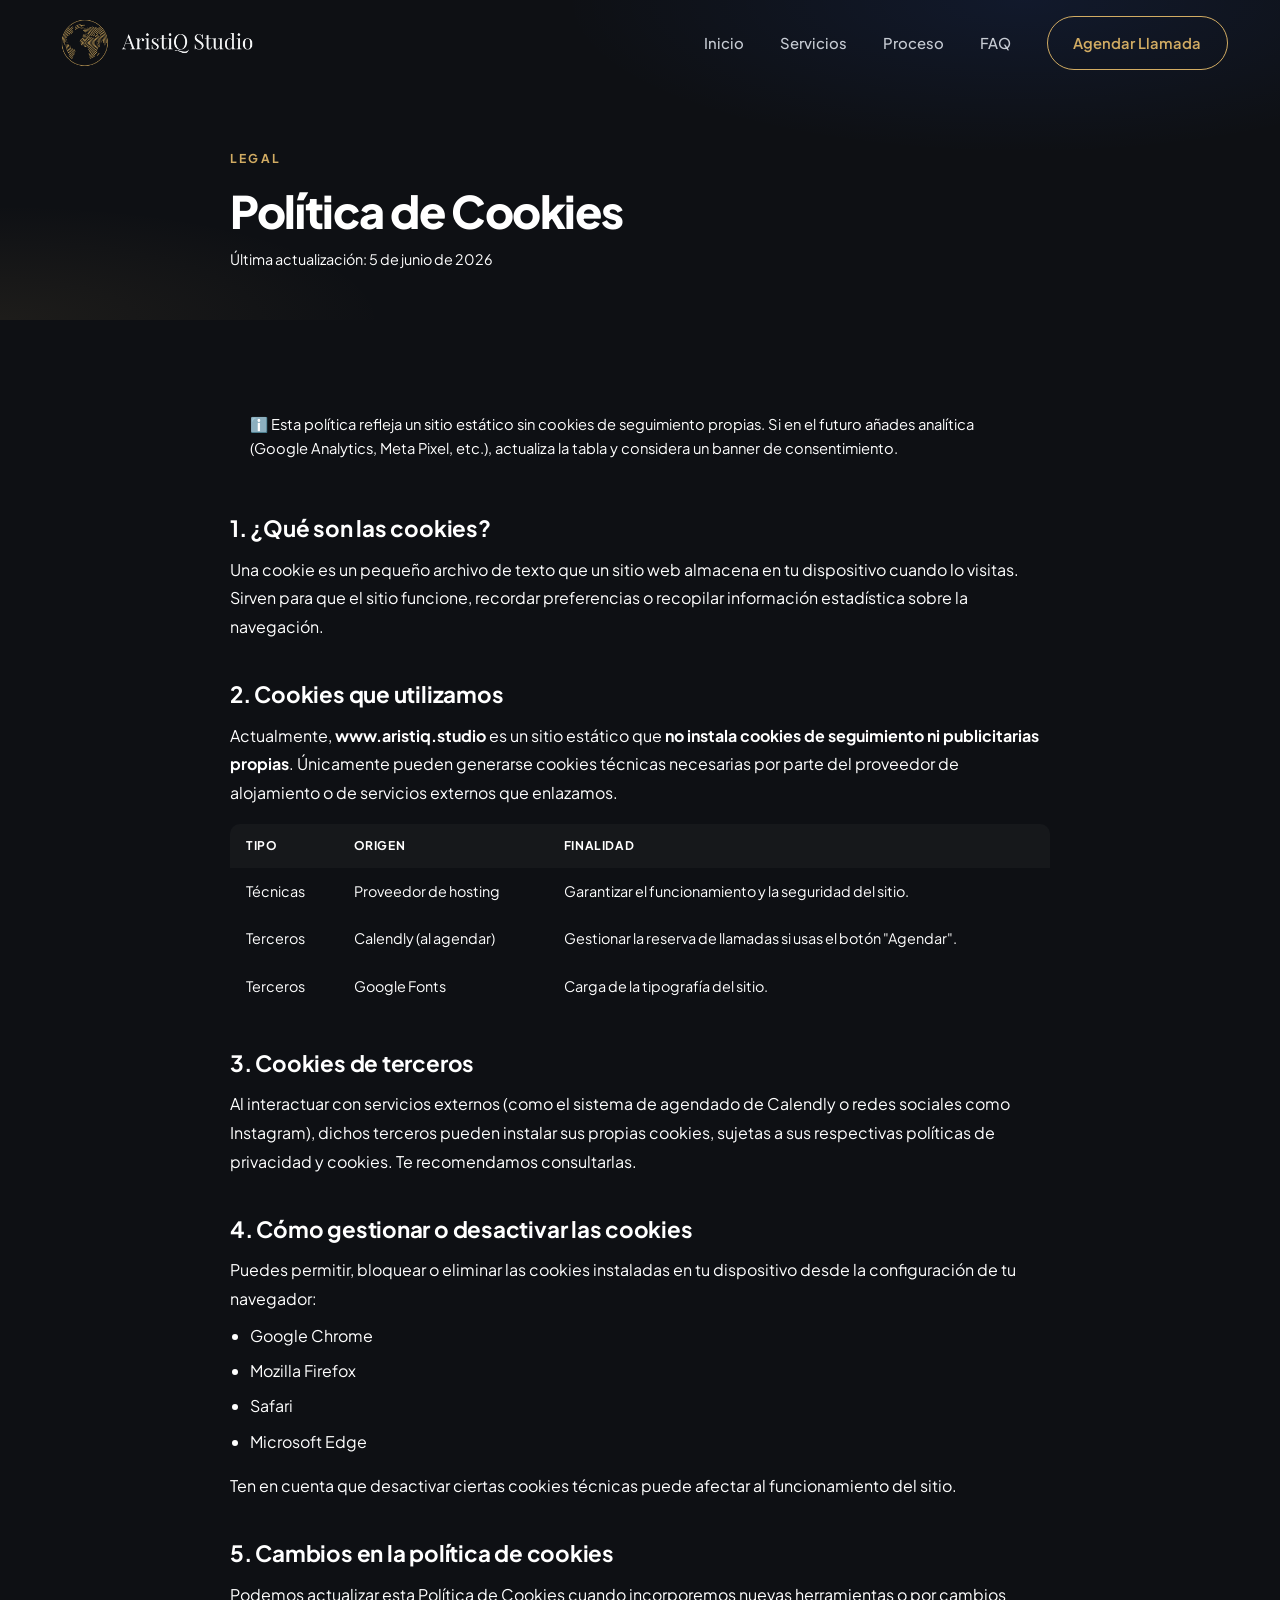
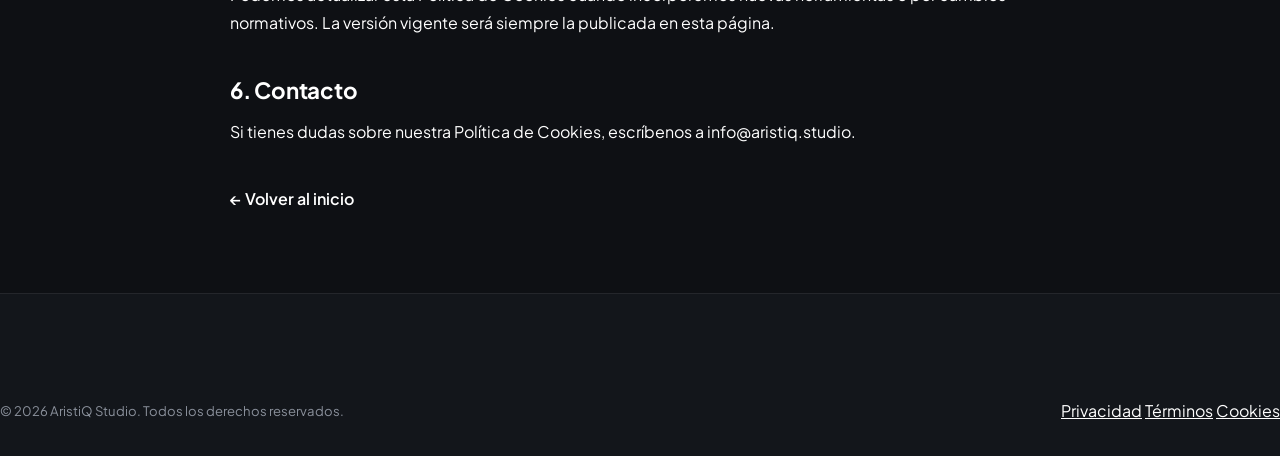
==== commit 6e4a26e1: "Logo del nav: usar version banner (mas visible y legible) + v4" ====
--- a/politica-cookies.html
+++ b/politica-cookies.html
@@ -12,7 +12,7 @@
 <link rel="preconnect" href="https://fonts.googleapis.com">
 <link rel="preconnect" href="https://fonts.gstatic.com" crossorigin>
 <link href="https://fonts.googleapis.com/css2?family=Plus+Jakarta+Sans:wght@300;400;500;600;700;800&display=swap" rel="stylesheet">
-<link rel="stylesheet" href="css/styles.css?v=3">
+<link rel="stylesheet" href="css/styles.css?v=4">
 <style>
 .legal-hero{padding:9rem 2rem 3rem;border-bottom:1px solid var(--border-subtle);background:radial-gradient(60% 80% at 80% 0%,rgba(47,107,255,.10),transparent 60%),radial-gradient(50% 60% at 0% 100%,rgba(210,172,99,.08),transparent 60%)}
 .legal-hero .wrap,.legal-body .wrap{max-width:820px;margin:0 auto}
@@ -41,7 +41,7 @@
 <header>
   <nav class="nav scrolled" aria-label="Navegación principal">
     <div class="nav-container">
-      <a href="index.html" class="logo" aria-label="AristiQ Studio — Inicio"><img src="assets/images/Transaprente L.blancas logo.png" alt="AristiQ Studio" class="logo-img" width="150" height="44"></a>
+      <a href="index.html" class="logo" aria-label="AristiQ Studio — Inicio"><img src="assets/images/banner-logo.png" alt="AristiQ Studio" class="logo-img" width="220" height="55"></a>
       <div class="nav-links" id="nav-links">
         <a href="index.html#inicio">Inicio</a>
         <a href="index.html#servicios">Servicios</a>
@@ -120,6 +120,6 @@
     </div>
   </div>
 </footer>
-<script src="js/main.js?v=3"></script>
+<script src="js/main.js?v=4"></script>
 </body>
 </html>
--- a/css/styles.css
+++ b/css/styles.css
@@ -76,8 +76,8 @@
 .nav.scrolled{background:rgba(14,16,20,.82);backdrop-filter:blur(16px) saturate(140%);border-bottom:1px solid var(--line);box-shadow:0 6px 30px rgba(0,0,0,.3);padding:.65rem 0}
 .nav-container{max-width:var(--maxw);margin:0 auto;padding:0 2rem;display:flex;justify-content:space-between;align-items:center}
 .logo{display:flex;align-items:center;text-decoration:none}
-.logo-img{height:60px;width:auto;object-fit:contain;transition:height .3s var(--ease)}
-.nav.scrolled .logo-img{height:48px}
+.logo-img{height:54px;width:auto;object-fit:contain;transition:height .3s var(--ease)}
+.nav.scrolled .logo-img{height:46px}
 .nav-links{display:flex;align-items:center;gap:2.25rem}
 .nav-links a:not(.btn){color:var(--ink-2);text-decoration:none;font-size:.93rem;font-weight:500;position:relative;transition:color .2s}
 .nav-links a:not(.btn)::after{content:'';position:absolute;left:0;bottom:-6px;width:0;height:2px;background:var(--gold);transition:width .25s var(--ease)}
@@ -326,8 +326,8 @@
 @media (max-width:768px){
   .container,.nav-container,.hero-grid{padding-left:1.25rem;padding-right:1.25rem}
   .nav{padding:.7rem 0}
-  .logo-img{height:48px}
-  .nav.scrolled .logo-img{height:42px}
+  .logo-img{height:44px}
+  .nav.scrolled .logo-img{height:40px}
   .mobile-menu-btn{display:block}
   .nav-links{position:fixed;inset:0 0 0 auto;height:100vh;width:min(80vw,330px);flex-direction:column;align-items:flex-start;justify-content:center;gap:1.75rem;padding:2rem 2.25rem;background:rgba(14,16,20,.98);backdrop-filter:blur(18px);border-left:1px solid var(--line);transform:translateX(100%);transition:transform .4s var(--ease);z-index:1050}
   .nav-links.mobile-open{transform:translateX(0)}
